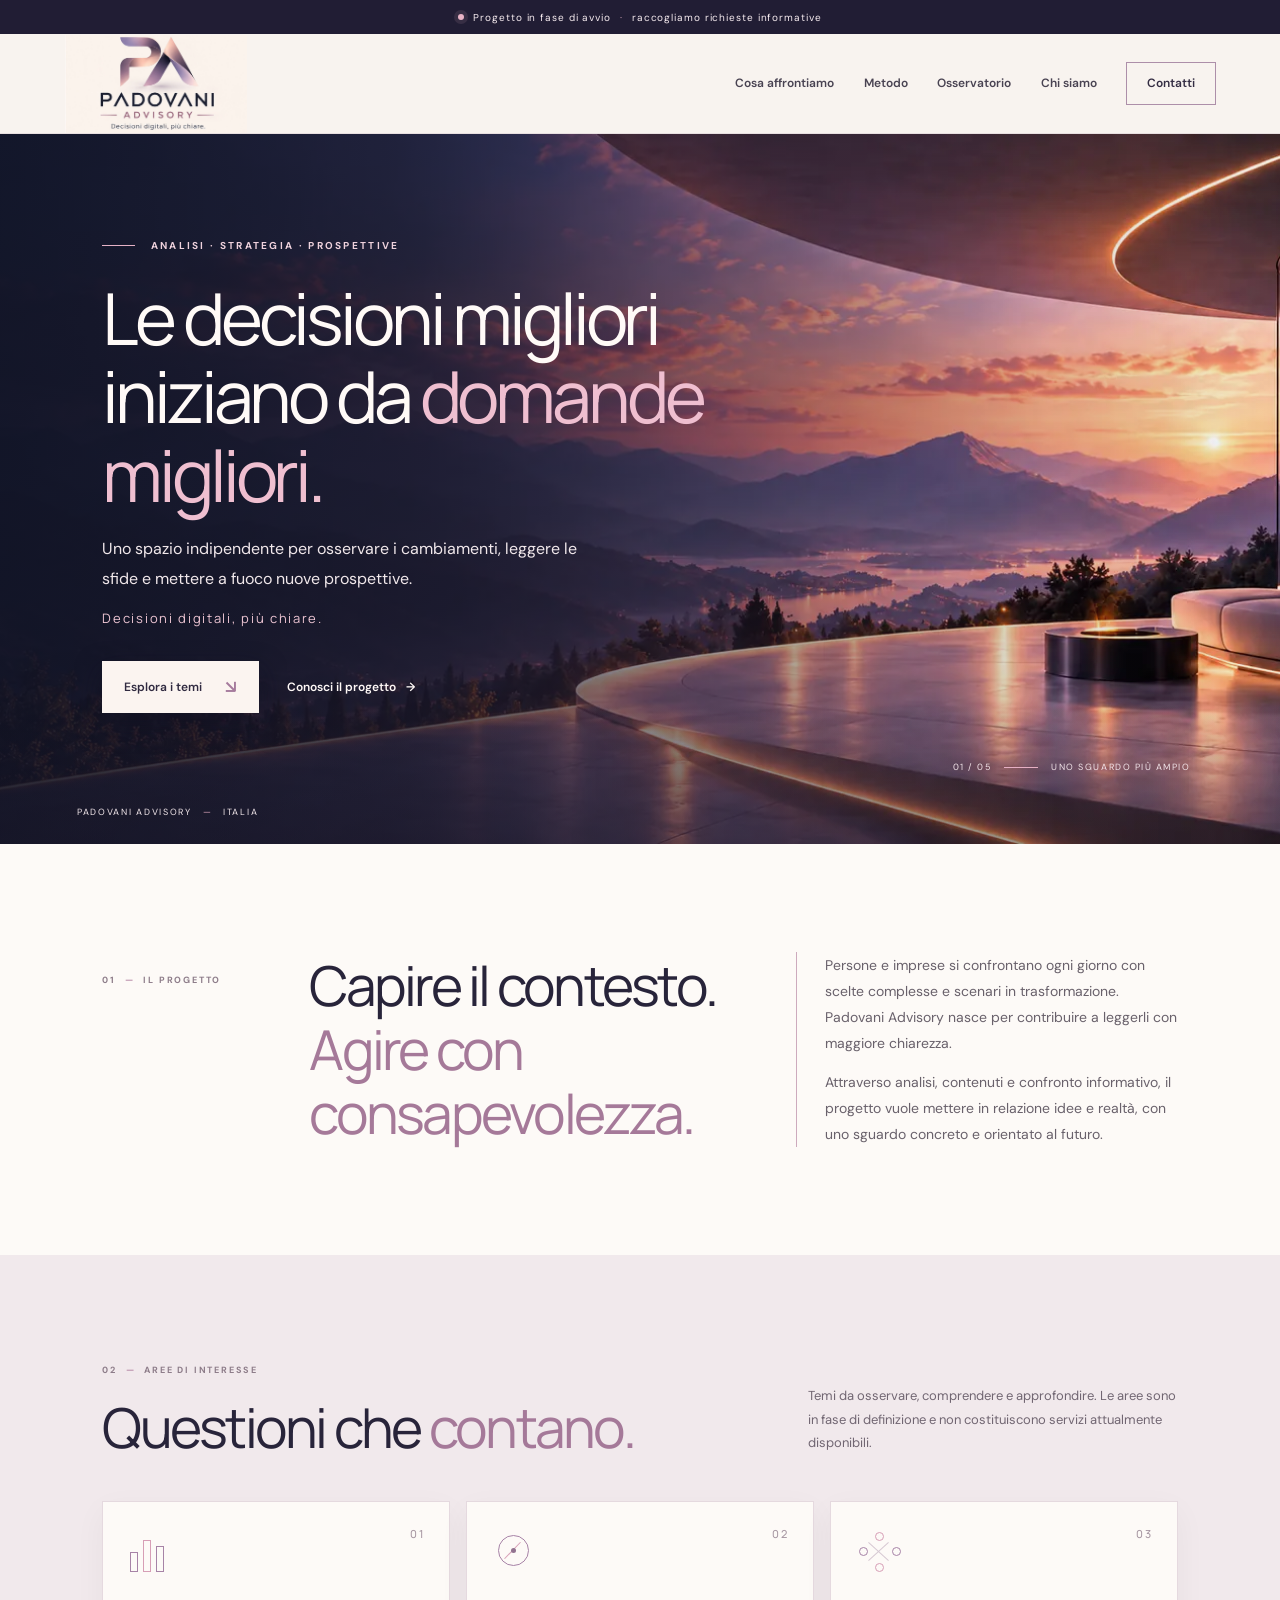
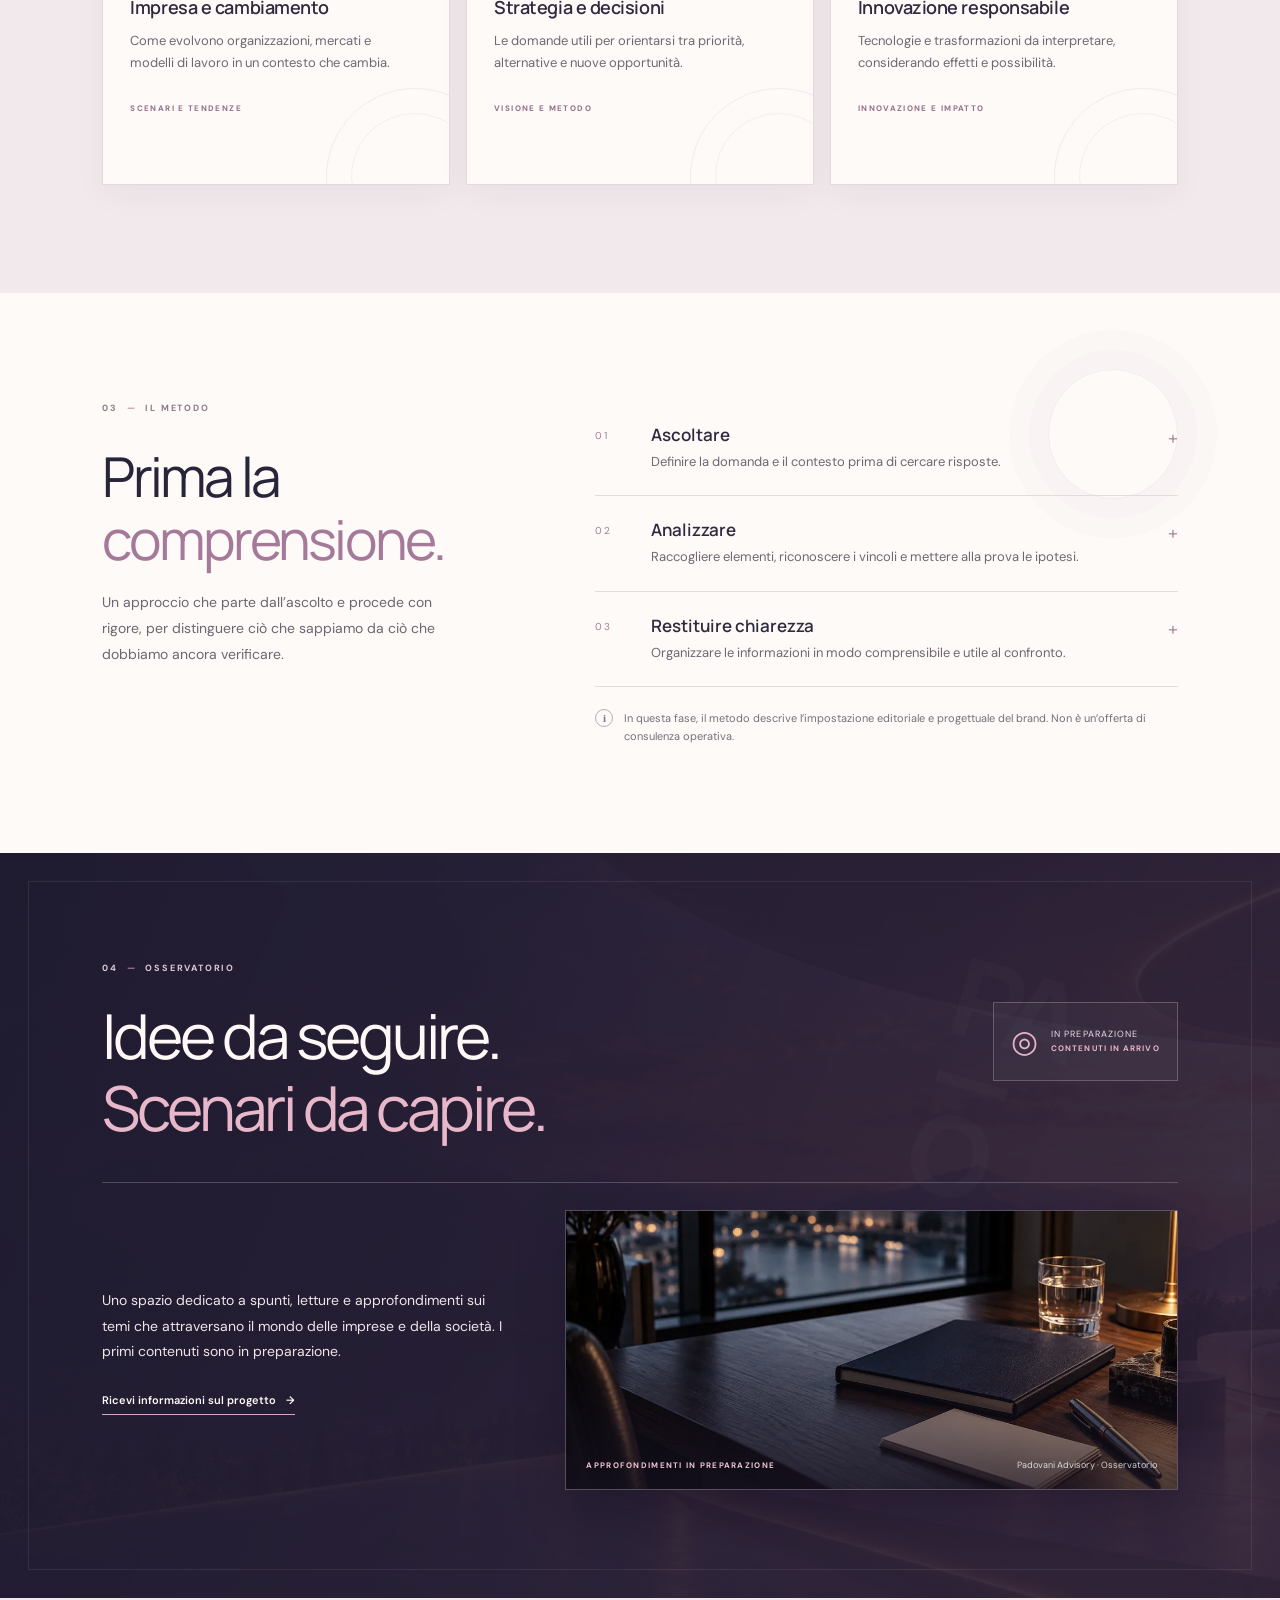
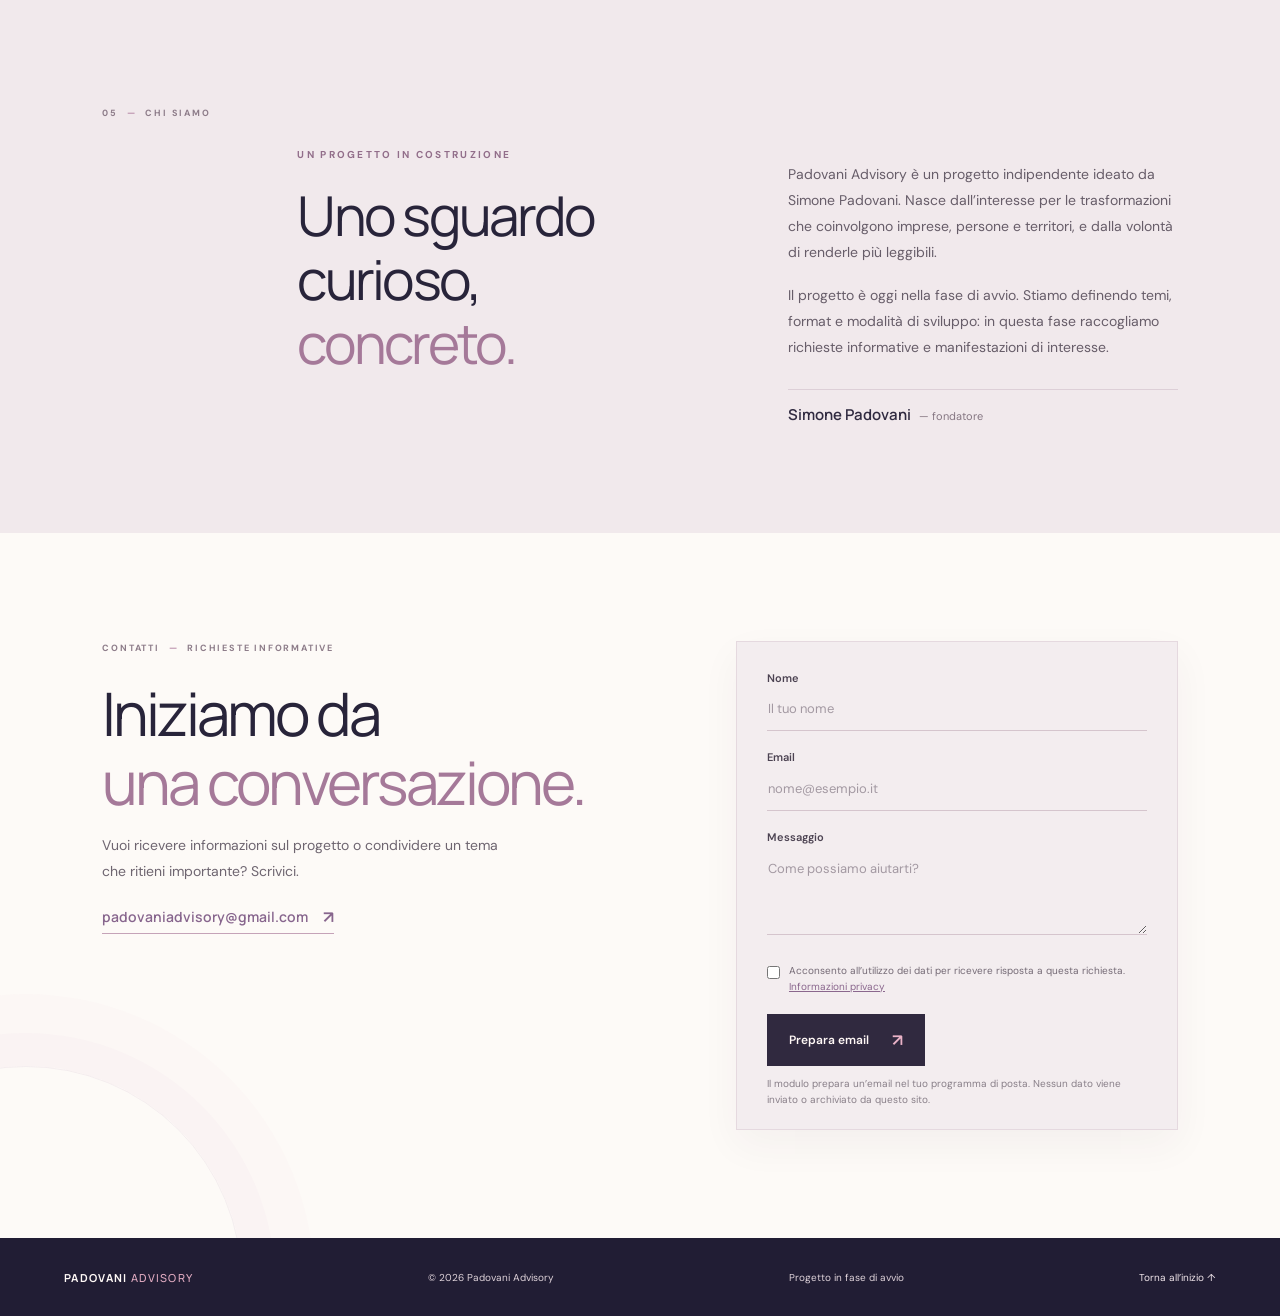
==== index.html @ dc7f8610 "Add responsive Padovani Advisory website" ====
<!doctype html>
<html lang="it">
<head>
  <meta charset="utf-8">
  <meta name="viewport" content="width=device-width, initial-scale=1">
  <meta name="theme-color" content="#f7f2ef">
  <meta name="description" content="Padovani Advisory: uno spazio di analisi e divulgazione sui temi che incidono sulle decisioni di persone e imprese. Progetto in fase di avvio.">
  <title>Padovani Advisory — Analisi, metodo, prospettive</title>
  <link rel="icon" href="favicon.svg" type="image/svg+xml">
  <link rel="preconnect" href="https://fonts.googleapis.com">
  <link rel="preconnect" href="https://fonts.gstatic.com" crossorigin>
  <link href="https://fonts.googleapis.com/css2?family=DM+Sans:wght@400;500;600;700&family=Manrope:wght@300;400;500;600;700;800&display=swap" rel="stylesheet">
  <link rel="stylesheet" href="styles.css">
</head>
<body>
  <div class="notice"><span class="notice-dot"></span> Progetto in fase di avvio <span class="notice-separator">·</span> raccogliamo richieste informative</div>
  <header class="site-header">
    <a class="brand" href="#home" aria-label="Padovani Advisory, torna all'inizio">
      <img src="public/logo-padovani-advisory.webp" alt="Padovani Advisory — Decisioni digitali, più chiare">
    </a>
    <button class="menu-toggle" aria-label="Apri il menu" aria-expanded="false" aria-controls="main-nav"><span></span><span></span></button>
    <nav id="main-nav" class="main-nav" aria-label="Navigazione principale">
      <a href="#affrontiamo">Cosa affrontiamo</a><a href="#metodo">Metodo</a><a href="#osservatorio">Osservatorio</a><a href="#chi-siamo">Chi siamo</a>
      <a class="nav-contact" href="#contatti">Contatti</a>
    </nav>
  </header>
  <main>
    <section class="hero" id="home">
      <img class="hero-art" src="public/reference-style-hero.webp" alt="Architettura vetrata affacciata su montagne al tramonto rosa e lilla" fetchpriority="high">
      <div class="hero-grid"></div>
      <div class="hero-content">
        <p class="eyebrow"><span class="eyebrow-line"></span> ANALISI · STRATEGIA · PROSPETTIVE</p>
        <h1>Le decisioni migliori<br>iniziano da <em>domande migliori.</em></h1>
        <p class="hero-lead">Uno spazio indipendente per osservare i cambiamenti, leggere le sfide e mettere a fuoco nuove prospettive.</p>
        <p class="hero-motto">Decisioni digitali, più chiare.</p>
        <div class="hero-actions"><a class="button button-light" href="#affrontiamo">Esplora i temi <span aria-hidden="true">↘</span></a><a class="text-link" href="#chi-siamo">Conosci il progetto <span aria-hidden="true">→</span></a></div>
      </div>
      <div class="hero-aside"><span>01 / 05</span><i></i><span>UNO SGUARDO PIÙ AMPIO</span></div>
      <div class="hero-caption">PADOVANI ADVISORY <span>—</span> ITALIA</div>
    </section>

    <section class="intro section-pad">
      <div class="section-index">01 <span>—</span> IL PROGETTO</div>
      <div class="intro-copy"><h2>Capire il contesto.<br><em>Agire con consapevolezza.</em></h2><div class="intro-description"><p>Persone e imprese si confrontano ogni giorno con scelte complesse e scenari in trasformazione. Padovani Advisory nasce per contribuire a leggerli con maggiore chiarezza.</p><p>Attraverso analisi, contenuti e confronto informativo, il progetto vuole mettere in relazione idee e realtà, con uno sguardo concreto e orientato al futuro.</p></div></div>
    </section>

    <section class="topics section-pad" id="affrontiamo">
      <div class="section-head"><div><div class="section-index">02 <span>—</span> AREE DI INTERESSE</div><h2>Questioni che <em>contano.</em></h2></div><p>Temi da osservare, comprendere e approfondire. Le aree sono in fase di definizione e non costituiscono servizi attualmente disponibili.</p></div>
      <div class="topic-grid">
        <article class="topic-card"><div class="topic-num">01</div><div class="topic-icon icon-shift"><i></i><i></i><i></i></div><h3>Impresa e cambiamento</h3><p>Come evolvono organizzazioni, mercati e modelli di lavoro in un contesto che cambia.</p><span class="topic-tag">SCENARI E TENDENZE</span></article>
        <article class="topic-card"><div class="topic-num">02</div><div class="topic-icon icon-compass"><i></i><i></i></div><h3>Strategia e decisioni</h3><p>Le domande utili per orientarsi tra priorità, alternative e nuove opportunità.</p><span class="topic-tag">VISIONE E METODO</span></article>
        <article class="topic-card"><div class="topic-num">03</div><div class="topic-icon icon-network"><i></i><i></i><i></i><i></i></div><h3>Innovazione responsabile</h3><p>Tecnologie e trasformazioni da interpretare, considerando effetti e possibilità.</p><span class="topic-tag">INNOVAZIONE E IMPATTO</span></article>
      </div>
    </section>

    <section class="method section-pad" id="metodo">
      <div class="method-side"><div class="section-index">03 <span>—</span> IL METODO</div><h2>Prima la<br><em>comprensione.</em></h2><p>Un approccio che parte dall’ascolto e procede con rigore, per distinguere ciò che sappiamo da ciò che dobbiamo ancora verificare.</p></div>
      <div class="method-steps">
        <article><span class="step-number">01</span><div><h3>Ascoltare</h3><p>Definire la domanda e il contesto prima di cercare risposte.</p></div><span class="step-mark">+</span></article>
        <article><span class="step-number">02</span><div><h3>Analizzare</h3><p>Raccogliere elementi, riconoscere i vincoli e mettere alla prova le ipotesi.</p></div><span class="step-mark">+</span></article>
        <article><span class="step-number">03</span><div><h3>Restituire chiarezza</h3><p>Organizzare le informazioni in modo comprensibile e utile al confronto.</p></div><span class="step-mark">+</span></article>
        <div class="method-footnote"><span class="footnote-mark">i</span><p>In questa fase, il metodo descrive l’impostazione editoriale e progettuale del brand. Non è un’offerta di consulenza operativa.</p></div>
      </div>
    </section>

    <section class="observatory section-pad" id="osservatorio">
      <div class="obs-top"><div><div class="section-index">04 <span>—</span> OSSERVATORIO</div><h2>Idee da seguire.<br><em>Scenari da capire.</em></h2></div><div class="obs-label"><span class="obs-orbit">◎</span><span>IN PREPARAZIONE<br><b>CONTENUTI IN ARRIVO</b></span></div></div>
      <div class="obs-bottom"><div class="obs-copy"><p>Uno spazio dedicato a spunti, letture e approfondimenti sui temi che attraversano il mondo delle imprese e della società. I primi contenuti sono in preparazione.</p><a href="#contatti" class="text-link text-link-dark">Ricevi informazioni sul progetto <span>→</span></a></div><figure class="obs-photo"><img src="public/editorial-analysis.webp" alt="Taccuino e appunti su una scrivania, accanto a una finestra al crepuscolo" loading="lazy"><figcaption><span>APPROFONDIMENTI IN PREPARAZIONE</span><i>Padovani Advisory · Osservatorio</i></figcaption></figure></div>
      <div class="obs-decoration">PA<br>—<br>O</div>
    </section>

    <section class="about section-pad" id="chi-siamo">
      <div class="section-index">05 <span>—</span> CHI SIAMO</div><div class="about-content"><div class="about-title"><p class="eyebrow eyebrow-dark">UN PROGETTO IN COSTRUZIONE</p><h2>Uno sguardo<br>curioso, <em>concreto.</em></h2></div><div class="about-copy"><p>Padovani Advisory è un progetto indipendente ideato da Simone Padovani. Nasce dall’interesse per le trasformazioni che coinvolgono imprese, persone e territori, e dalla volontà di renderle più leggibili.</p><p>Il progetto è oggi nella fase di avvio. Stiamo definendo temi, format e modalità di sviluppo: in questa fase raccogliamo richieste informative e manifestazioni di interesse.</p><div class="signature">Simone Padovani <span>— fondatore</span></div></div></div>
    </section>

    <section class="contact section-pad" id="contatti">
      <div class="contact-left"><div class="section-index">CONTATTI <span>—</span> RICHIESTE INFORMATIVE</div><h2>Iniziamo da<br><em>una conversazione.</em></h2><p>Vuoi ricevere informazioni sul progetto o condividere un tema che ritieni importante? Scrivici.</p><a class="email-link" href="mailto:padovaniadvisory@gmail.com">padovaniadvisory@gmail.com <span>↗</span></a></div>
      <form class="contact-form" id="contact-form">
        <div class="form-row"><label for="name">Nome</label><input id="name" name="name" autocomplete="name" placeholder="Il tuo nome" required></div>
        <div class="form-row"><label for="email">Email</label><input id="email" name="email" type="email" autocomplete="email" placeholder="nome@esempio.it" required></div>
        <div class="form-row"><label for="message">Messaggio</label><textarea id="message" name="message" rows="3" placeholder="Come possiamo aiutarti?" required></textarea></div>
        <label class="consent"><input type="checkbox" required><span>Acconsento all’utilizzo dei dati per ricevere risposta a questa richiesta. <a href="mailto:padovaniadvisory@gmail.com?subject=Informativa%20privacy">Informazioni privacy</a></span></label>
        <button class="button button-submit" type="submit">Prepara email <span>↗</span></button><p class="form-note" id="form-note">Il modulo prepara un’email nel tuo programma di posta. Nessun dato viene inviato o archiviato da questo sito.</p>
      </form>
    </section>
  </main>
  <footer class="site-footer"><a class="footer-brand" href="#home">PADOVANI <b>ADVISORY</b></a><span>© 2026 Padovani Advisory</span><span>Progetto in fase di avvio</span><a href="#home">Torna all’inizio ↑</a></footer>
  <script src="script.js"></script>
</body>
</html>
---- styles.css ----
:root {
  --ink: #202139;
  --ink-soft: #4b4656;
  --navy: #171b34;
  --plum: #48354e;
  --rose: #d9a1b8;
  --lilac: #a78caf;
  --ivory: #f8f3ef;
  --paper: #fdfaf7;
  --pink-paper: #f1e9ec;
  --line: #e4d9dc;
  --white: #fffdfa;
  --body: 'DM Sans', Arial, sans-serif;
  --display: 'Manrope', 'DM Sans', sans-serif;
  --content: 1190px;
}

* { box-sizing: border-box; }
html { scroll-behavior: smooth; scroll-padding-top: 100px; }
body { margin: 0; color: var(--ink); background: var(--paper); font: 16px/1.7 var(--body); }
img { display: block; max-width: 100%; }
a { color: inherit; text-decoration: none; }
button, input, textarea { font: inherit; }
::selection { background: #e6c2d0; color: var(--navy); }

.notice {
  min-height: 34px; padding: 5px 18px; display: flex; justify-content: center; align-items: center; gap: 9px;
  color: #f8edf1; background: #211d34; font-size: 10px; letter-spacing: .09em; text-align: center;
}
.notice-dot { width: 6px; height: 6px; flex: 0 0 6px; border-radius: 50%; background: #e8b3c6; box-shadow: 0 0 0 4px #e8b3c61c; }
.notice-separator { color: #d3a7b8; }

.site-header {
  height: 100px; padding: 0 max(calc((100vw - 1300px)/2), 5vw); display: flex; align-items: center; justify-content: space-between;
  position: sticky; top: 0; z-index: 20; background: rgba(248,243,239,.96); border-bottom: 1px solid #e8dfe0; backdrop-filter: blur(14px);
}
.brand { display: flex; width: 188px; height: 98px; align-items: center; overflow: hidden; }
.brand img { width: 184px; height: 123px; max-width: none; object-fit: contain; }
.main-nav { display: flex; align-items: center; gap: clamp(17px, 2.3vw, 34px); color: #494352; font-size: 12px; font-weight: 600; }
.main-nav a { transition: color .2s ease; }
.main-nav a:hover { color: #a37495; }
.main-nav .nav-contact { padding: 10px 20px; border: 1px solid #ad8fa9; color: #342d43; transition: color .2s, background .2s, border-color .2s; }
.main-nav .nav-contact:hover { color: white; background: var(--plum); border-color: var(--plum); }
.menu-toggle { display: none; }

.hero {
  min-height: min(710px, calc(100svh - 134px)); min-height: max(630px, min(710px, calc(100svh - 134px))); padding: 90px max(calc((100vw - var(--content))/2), 8vw) 118px;
  position: relative; isolation: isolate; display: flex; align-items: center; overflow: hidden; color: #fff9f6; background: #272138;
}
.hero-art { position: absolute; inset: 0; z-index: -2; width: 100%; height: 100%; object-fit: cover; object-position: center 52%; }
.hero::before { content: ''; position: absolute; inset: 0; z-index: -1; background: linear-gradient(90deg,rgba(19,21,39,.88) 0%,rgba(28,25,44,.78) 31%,rgba(45,32,52,.48) 55%,rgba(42,30,49,.13) 82%,rgba(28,25,40,.04) 100%); }
.hero::after { content: ''; position: absolute; inset: auto 0 0; z-index: -1; height: 140px; background: linear-gradient(0deg,rgba(25,20,37,.36),transparent); }
.hero-content { width: min(690px, 70%); }
.eyebrow { margin: 0; color: #efd2dd; font-size: 10px; font-weight: 700; letter-spacing: .23em; }
.eyebrow-line { display: inline-block; width: 33px; height: 1px; margin: 0 11px 3px 0; background: #e5b2c6; }
.hero h1 { max-width: 720px; margin: 25px 0 19px; color: #fffaf7; font: 400 clamp(48px, 5.6vw, 73px)/1.1 var(--display); letter-spacing: -.058em; }
.hero h1 em { color: #efbfd0; font-style: normal; }
.hero-lead { max-width: 500px; margin: 0; color: #f1e8eb; font-size: 16px; line-height: 1.85; }
.hero-motto { margin: 16px 0 0; color: #edc5d3; font: 400 13px var(--display); letter-spacing: .13em; }
.hero-actions { display: flex; align-items: center; gap: 28px; margin-top: 34px; }
.button { min-height: 52px; padding: 0 22px; display: inline-flex; justify-content: center; align-items: center; gap: 23px; border: 0; font: 600 12px var(--body); cursor: pointer; transition: transform .2s, background .2s, box-shadow .2s; }
.button-light { color: #302a40; background: #fbf4f0; box-shadow: 0 10px 26px #120f2080; }
.button-light:hover { transform: translateY(-2px); box-shadow: 0 15px 32px #120f208c; }
.button-light span { color: #a57a9c; font-size: 18px; }
.text-link { color: #fff9f7; font-size: 12px; font-weight: 600; }
.text-link span { margin-left: 7px; }
.hero-aside { position: absolute; right: 7%; bottom: 69px; display: flex; align-items: center; gap: 13px; color: #f3e5ea; font-size: 9px; letter-spacing: .17em; }
.hero-aside i { width: 34px; height: 1px; background: #e6b0c4; }
.hero-caption { position: absolute; bottom: 24px; left: 6%; color: #f2e7eb; font-size: 9px; letter-spacing: .19em; }
.hero-caption span { margin: 0 7px; color: #e2a9bf; }

.section-pad { padding: 108px max(calc((100vw - var(--content))/2), 8vw); }
.section-index { color: #8d7c89; font-size: 9px; font-weight: 700; letter-spacing: .2em; }
.section-index span { margin: 0 5px; color: #b98ca9; }
.section-pad h2 { margin: 17px 0; color: #28243a; font: 400 clamp(37px, 4.3vw, 55px)/1.16 var(--display); letter-spacing: -.05em; }
.section-pad h2 em { color: #a57999; font-style: normal; }

.intro { display: grid; grid-template-columns: 155px 1fr; gap: 52px; background: var(--paper); }
.intro > .section-index { padding-top: 21px; }
.intro-copy { display: grid; grid-template-columns: 1.06fr .94fr; gap: 56px; align-items: center; }
.intro-copy h2 { margin: 0; }
.intro-description { padding-left: 28px; border-left: 1px solid #cdaabd; color: #69616b; font-size: 14px; line-height: 1.86; }
.intro-description p { margin: 0 0 13px; }
.intro-description p:last-child { margin-bottom: 0; }

.topics { background: #f1e9ec; }
.section-head { margin-bottom: 42px; display: flex; justify-content: space-between; align-items: end; gap: 45px; }
.section-head h2 { margin-bottom: 0; }
.section-head > p { max-width: 370px; margin: 0 0 5px; color: #716672; font-size: 13px; line-height: 1.8; }
.topic-grid { display: grid; grid-template-columns: repeat(3,1fr); gap: 16px; }
.topic-card { min-height: 284px; padding: 28px 27px; position: relative; overflow: hidden; background: #fdfaf7; border: 1px solid #e5d9df; box-shadow: 0 10px 30px #3823360b; transition: transform .24s ease, box-shadow .24s ease; }
.topic-card:hover { transform: translateY(-4px); box-shadow: 0 17px 37px #38233618; }
.topic-card::before, .topic-card::after { content: ''; position: absolute; right: -55px; bottom: -82px; width: 176px; height: 176px; border: 1px solid #ad91b324; border-radius: 50%; pointer-events: none; }
.topic-card::after { right: -29px; bottom: -56px; width: 125px; height: 125px; border-color: #d99fb826; }
.topic-num { position: absolute; top: 24px; right: 24px; color: #a797a2; font: 500 11px var(--display); letter-spacing: .18em; }
.topic-icon { width: 46px; height: 42px; margin: 0 0 23px; position: relative; color: #a783a7; }
.icon-shift { display: flex; align-items: end; gap: 5px; }
.icon-shift i { width: 8px; height: 20px; border: 1px solid currentColor; }
.icon-shift i:nth-child(2) { height: 32px; border-color: #d79eb6; }
.icon-shift i:nth-child(3) { height: 26px; }
.icon-compass::before { content: ''; position: absolute; top: 5px; left: 4px; width: 29px; height: 29px; border: 1px solid currentColor; border-radius: 50%; }
.icon-compass i:first-child { position: absolute; top: 9px; left: 18px; width: 1px; height: 23px; background: #d79eb6; transform: rotate(44deg); }
.icon-compass i:last-child { position: absolute; top: 18px; left: 17px; width: 5px; height: 5px; border-radius: 50%; background: #927390; }
.icon-network i { position: absolute; width: 9px; height: 9px; border: 1px solid #a783a7; border-radius: 50%; background: #fdfaf7; }
.icon-network i:nth-child(1) { left: 1px; top: 17px; }
.icon-network i:nth-child(2) { left: 17px; top: 2px; border-color: #d79eb6; }
.icon-network i:nth-child(3) { left: 34px; top: 17px; }
.icon-network i:nth-child(4) { left: 17px; top: 33px; border-color: #d79eb6; }
.icon-network::before, .icon-network::after { content: ''; position: absolute; left: 7px; top: 21px; width: 27px; height: 1px; background: #d6c8d2; transform: rotate(-42deg); }
.icon-network::after { transform: rotate(42deg); }
.topic-card h3 { margin: 0 0 9px; color: #302a40; font: 600 18px/1.4 var(--display); letter-spacing: -.025em; }
.topic-card p { max-width: 275px; margin: 0 0 18px; color: #706772; font-size: 13px; line-height: 1.72; }
.topic-tag { color: #946e8b; font-size: 8px; font-weight: 700; letter-spacing: .17em; }

.method { display: grid; grid-template-columns: .8fr 1.2fr; gap: 105px; position: relative; background: var(--paper); }
.method::after { content: ''; position: absolute; top: 76px; right: 8%; width: 128px; height: 128px; border: 1px solid #b18bae20; border-radius: 50%; box-shadow: 0 0 0 19px #b18bae08, 0 0 0 39px #b18bae06; pointer-events: none; }
.method-side { position: relative; z-index: 1; }
.method-side h2 { margin-top: 28px; }
.method-side > p { max-width: 365px; margin: 0; color: #6e6570; font-size: 14px; line-height: 1.86; }
.method-steps { position: relative; z-index: 1; }
.method-steps article { padding: 22px 0; display: grid; grid-template-columns: 43px 1fr 25px; gap: 13px; border-bottom: 1px solid #e5dade; }
.step-number { padding-top: 4px; color: #a77b9b; font-size: 10px; letter-spacing: .13em; }
.method-steps h3 { margin: 0 0 5px; color: #302a40; font: 600 17px var(--display); }
.method-steps article p { margin: 0; color: #706772; font-size: 13px; line-height: 1.7; }
.step-mark { color: #ad87a8; font-size: 18px; text-align: right; }
.method-footnote { margin-top: 22px; display: flex; align-items: flex-start; gap: 11px; color: #786f79; }
.footnote-mark { width: 18px; height: 18px; display: grid; flex: 0 0 18px; place-items: center; border: 1px solid #c6a8bb; border-radius: 50%; color: #916e8f; font: 600 11px Georgia,serif; }
.method-footnote p { margin: 0; font-size: 11px; line-height: 1.65; }

.observatory { position: relative; overflow: hidden; color: #fff9f7; background: linear-gradient(112deg,rgba(31,27,48,.98),rgba(47,35,57,.93)),url('public/reference-style-hero.webp') center/cover; }
.observatory::before { content: ''; position: absolute; inset: 28px; border: 1px solid #fbe9ee16; pointer-events: none; }
.observatory .section-index { color: #dfcbd4; }
.obs-top { position: relative; z-index: 1; display: flex; justify-content: space-between; align-items: flex-start; gap: 30px; }
.obs-top h2 { margin: 24px 0 0; color: #fff8f6; font-size: clamp(42px,5vw,62px); }
.obs-top h2 em { color: #e8b7ca; }
.obs-label { margin-top: 41px; padding: 13px 17px; display: flex; align-items: center; gap: 12px; border: 1px solid #f0d3df45; background: #ffffff08; color: #eadce2; font-size: 9px; line-height: 1.65; letter-spacing: .12em; }
.obs-label b { color: #e9b4c8; font-size: 8px; }
.obs-orbit { color: #e5b2c7; font-size: 31px; }
.obs-bottom { margin-top: 38px; padding-top: 27px; position: relative; z-index: 1; display: grid; grid-template-columns: .8fr 1.2fr; gap: 55px; align-items: center; border-top: 1px solid #fbe9ee38; }
.obs-copy p { max-width: 450px; margin: 0 0 20px; color: #f0e4e8; font-size: 14px; line-height: 1.82; }
.text-link-dark { padding-bottom: 7px; border-bottom: 1px solid #d8a7bf; color: #fff8f6; font-size: 11px; }
.obs-photo { min-height: 280px; margin: 0; position: relative; overflow: hidden; border: 1px solid #f5e6ec38; box-shadow: 0 18px 44px #0f0b1b55; }
.obs-photo::after { content: ''; position: absolute; inset: 35% 0 0; background: linear-gradient(0deg,#171323bf,transparent); }
.obs-photo img { position: absolute; inset: 0; width: 100%; height: 100%; object-fit: cover; object-position: 58% 52%; filter: saturate(.76); transition: transform .6s ease; }
.obs-photo:hover img { transform: scale(1.035); }
.obs-photo figcaption { position: absolute; z-index: 1; right: 20px; bottom: 16px; left: 20px; display: flex; justify-content: space-between; align-items: end; gap: 12px; color: white; }
.obs-photo figcaption span { color: #f0c5d4; font-size: 8px; font-weight: 700; letter-spacing: .16em; }
.obs-photo figcaption i { color: #ffffffc9; font-size: 9px; font-style: normal; }
.obs-decoration { position: absolute; top: 15%; right: 18%; color: #fff1f505; font: 800 110px/.72 var(--display); letter-spacing: -.1em; transform: rotate(16deg); }

.about { background: #f1e9ec; }
.about-content { margin: 25px 0 0 195px; display: grid; grid-template-columns: 1fr 1fr; gap: 100px; }
.eyebrow-dark { color: #926e8a; }
.about-title h2 { margin-top: 21px; }
.about-copy { padding-top: 16px; color: #675d69; font-size: 14px; line-height: 1.85; }
.about-copy p { margin: 0 0 17px; }
.signature { margin-top: 28px; padding-top: 14px; border-top: 1px solid #ddcfd7; color: #302a40; font: 600 15px var(--display); }
.signature span { margin-left: 5px; color: #857682; font: 400 11px var(--body); }

.contact { display: grid; grid-template-columns: 1fr .82fr; gap: 95px; position: relative; overflow: hidden; background: var(--paper); }
.contact::before { content: ''; position: absolute; left: -190px; bottom: -260px; width: 430px; height: 430px; border: 1px solid #ad8cad1d; border-radius: 50%; box-shadow: 0 0 0 33px #ad8cad08,0 0 0 72px #dba2b808; }
.contact-left, .contact-form { position: relative; z-index: 1; }
.contact h2 { margin: 23px 0 15px; font-size: clamp(40px,4.8vw,60px); }
.contact-left > p { max-width: 420px; margin: 0; color: #6e6570; font-size: 14px; line-height: 1.85; }
.email-link { margin-top: 20px; padding-bottom: 5px; display: inline-flex; align-items: center; gap: 15px; border-bottom: 1px solid #c5a3b8; color: #87658d; font: 600 14px var(--display); }
.email-link span { font-size: 17px; }
.contact-form { padding: 27px 30px 21px; background: #f3edef; border: 1px solid #e5d9df; box-shadow: 0 15px 38px #3823360c; }
.form-row { margin-bottom: 17px; }
.form-row label { display: block; margin-bottom: 3px; color: #4c4352; font-size: 11px; font-weight: 600; }
.form-row input, .form-row textarea { width: 100%; padding: 8px 1px 10px; border: 0; border-bottom: 1px solid #d5c5cd; outline: none; color: #302b3d; background: transparent; font-size: 13px; resize: vertical; }
.form-row input:focus, .form-row textarea:focus { border-color: #a9809f; }
.form-row input::placeholder, .form-row textarea::placeholder { color: #a399a2; }
.consent { margin: 20px 0; display: flex; align-items: flex-start; gap: 9px; color: #746a75; font-size: 10px; line-height: 1.55; }
.consent input { margin: 3px 0 0; accent-color: #967394; }
.consent a { color: #8a678d; text-decoration: underline; }
.button-submit { min-width: 154px; color: #fff8f6; background: #30293f; }
.button-submit:hover { transform: translateY(-1px); background: #59425d; }
.button-submit span { color: #e9b2c7; font-size: 17px; }
.form-note { margin: 10px 0 0; color: #887f88; font-size: 10px; line-height: 1.6; }

.site-footer { min-height: 78px; padding: 17px max(calc((100vw - 1300px)/2),5vw); display: flex; justify-content: space-between; align-items: center; gap: 18px; color: #dfd3da; background: #211d34; font-size: 10px; }
.footer-brand { color: #fff9f7; font: 700 11px var(--display); letter-spacing: .12em; }
.footer-brand b { color: #e2acc2; font-weight: 500; }
.site-footer > a:last-child { color: #f1e6eb; }

@media (max-width: 980px) {
  .site-header { padding-inline: 5vw; }
  .main-nav { gap: 16px; font-size: 11px; }
  .hero { min-height: 630px; padding-inline: 8vw; }
  .hero-art { object-position: 56% center; }
  .hero-content { width: min(650px, 78%); }
  .intro { grid-template-columns: 125px 1fr; gap: 28px; }
  .intro-copy { gap: 30px; }
  .method { gap: 58px; }
  .about-content { margin-left: 150px; gap: 48px; }
  .contact { gap: 48px; }
}

@media (max-width: 680px) {
  html { scroll-padding-top: 78px; }
  .notice { min-height: 32px; gap: 7px; font-size: 9px; letter-spacing: .04em; }
  .site-header { height: 78px; padding-inline: 15px; }
  .brand { width: 132px; height: 77px; }
  .brand img { width: 130px; height: 87px; }
  .menu-toggle { width: 42px; height: 42px; display: flex; flex-direction: column; justify-content: center; align-items: center; gap: 6px; border: 1px solid #cbb9c5; border-radius: 2px; background: #faf6f3; }
  .menu-toggle span { width: 16px; height: 1px; background: #322b41; }
  .main-nav { display: none; position: absolute; inset: 78px 0 auto; padding: 12px 20px 20px; align-items: stretch; flex-direction: column; gap: 0; background: #fbf7f4; border-bottom: 1px solid #e5d8df; box-shadow: 0 12px 18px #211d3418; }
  .main-nav.open { display: flex; }
  .main-nav a { padding: 12px 3px; border-bottom: 1px solid #eee4e7; color: #40384a; font-size: 14px; }
  .main-nav .nav-contact { margin-top: 12px; padding: 10px; border: 1px solid #b693aa; text-align: center; }
  .hero { min-height: 635px; padding: 65px 25px 103px; align-items: center; }
  .hero-art { object-position: 60% center; }
  .hero::before { background: linear-gradient(90deg,rgba(20,22,41,.86),rgba(27,25,45,.7) 56%,rgba(42,31,54,.31)); }
  .hero-content { width: 100%; }
  .eyebrow { font-size: 8px; letter-spacing: .17em; }
  .eyebrow-line { width: 23px; margin-right: 7px; }
  .hero h1 { margin: 22px 0 15px; font-size: clamp(38px,10vw,48px); line-height: 1.13; }
  .hero-lead { max-width: 410px; font-size: 14px; }
  .hero-motto { font-size: 11px; }
  .hero-actions { margin-top: 27px; align-items: flex-start; flex-direction: column; gap: 18px; }
  .button { min-height: 48px; }
  .hero-aside { right: 22px; bottom: 45px; font-size: 8px; }
  .hero-caption { left: 22px; bottom: 18px; font-size: 8px; }
  .section-pad { padding: 70px 24px; }
  .section-pad h2 { font-size: 37px; }
  .intro { display: block; }
  .intro > .section-index { padding-top: 0; }
  .intro-copy { display: block; }
  .intro-copy h2 { margin-top: 25px; font-size: 38px; }
  .intro-description { margin-top: 23px; padding-left: 18px; font-size: 13px; }
  .section-head { margin-bottom: 30px; align-items: flex-start; flex-direction: column; gap: 12px; }
  .section-head > p { font-size: 12px; }
  .topic-grid { grid-template-columns: 1fr; gap: 12px; }
  .topic-card { min-height: 0; padding: 24px; }
  .topic-card p { max-width: 380px; }
  .method { display: block; }
  .method::after { top: 45px; right: 4%; width: 80px; height: 80px; }
  .method-side > p { margin-bottom: 30px; }
  .method-steps article { grid-template-columns: 36px 1fr 22px; gap: 9px; padding: 20px 0; }
  .observatory { padding-top: 74px; padding-bottom: 72px; }
  .observatory::before { inset: 14px; }
  .obs-top { align-items: flex-start; flex-direction: column; gap: 2px; }
  .obs-top h2 { margin-top: 23px; font-size: 40px; }
  .obs-label { margin-top: 20px; padding: 10px 13px; }
  .obs-bottom { margin-top: 26px; padding-top: 22px; grid-template-columns: 1fr; gap: 24px; }
  .obs-copy p { font-size: 13px; }
  .obs-photo { min-height: 225px; }
  .obs-photo figcaption { right: 13px; bottom: 12px; left: 13px; }
  .obs-photo figcaption span { font-size: 7px; }
  .obs-photo figcaption i { font-size: 8px; }
  .obs-decoration { top: 24%; right: -12px; font-size: 72px; }
  .about-content { margin: 24px 0 0; display: block; }
  .about-title h2 { font-size: 40px; }
  .about-copy { padding-top: 4px; font-size: 13px; }
  .contact { display: block; }
  .contact h2 { font-size: 42px; }
  .contact-left > p { font-size: 13px; }
  .email-link { font-size: 13px; }
  .contact-form { margin-top: 34px; padding: 22px 18px; }
  .contact::before { left: -250px; bottom: -275px; }
  .site-footer { padding: 23px 24px; display: grid; grid-template-columns: 1fr 1fr; gap: 13px; font-size: 9px; }
  .site-footer span:nth-child(2), .site-footer > a:last-child { text-align: right; }
}

@media (prefers-reduced-motion: reduce) {
  *, *::before, *::after { scroll-behavior: auto !important; transition: none !important; }
}
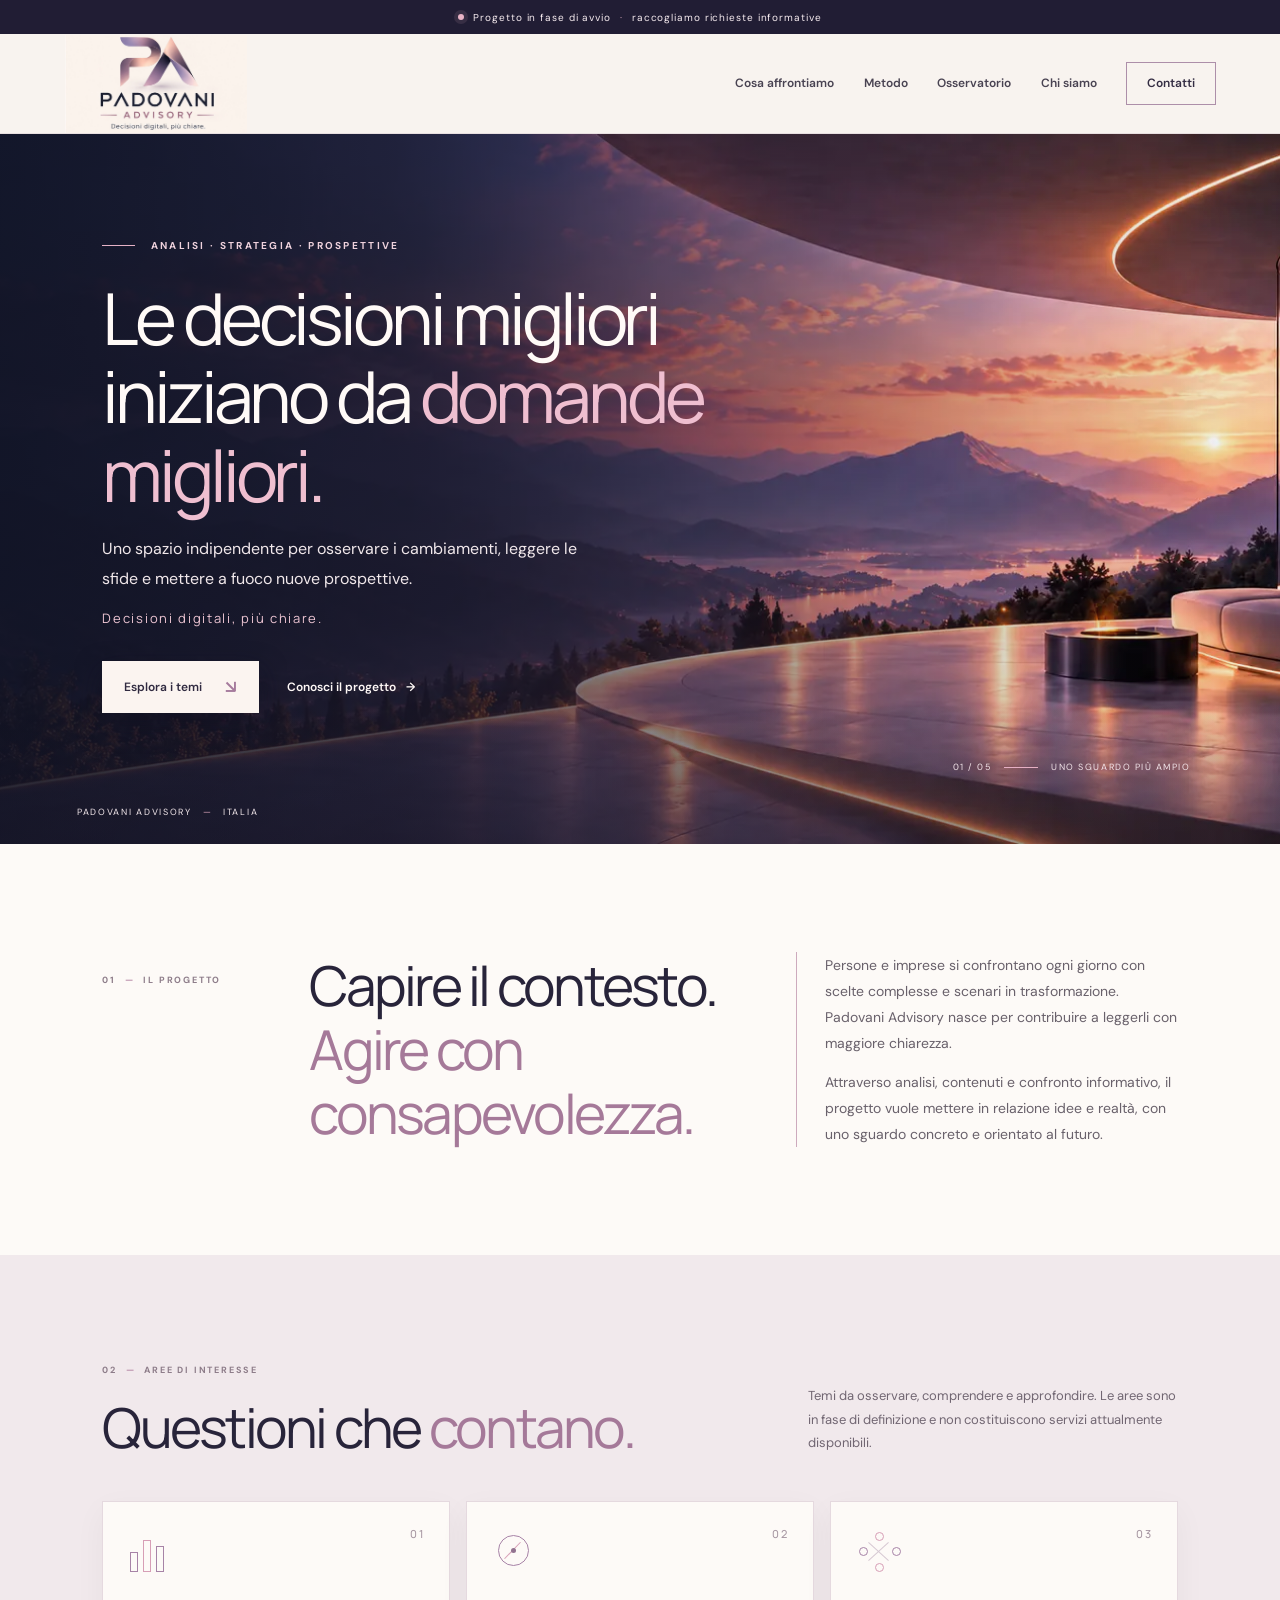
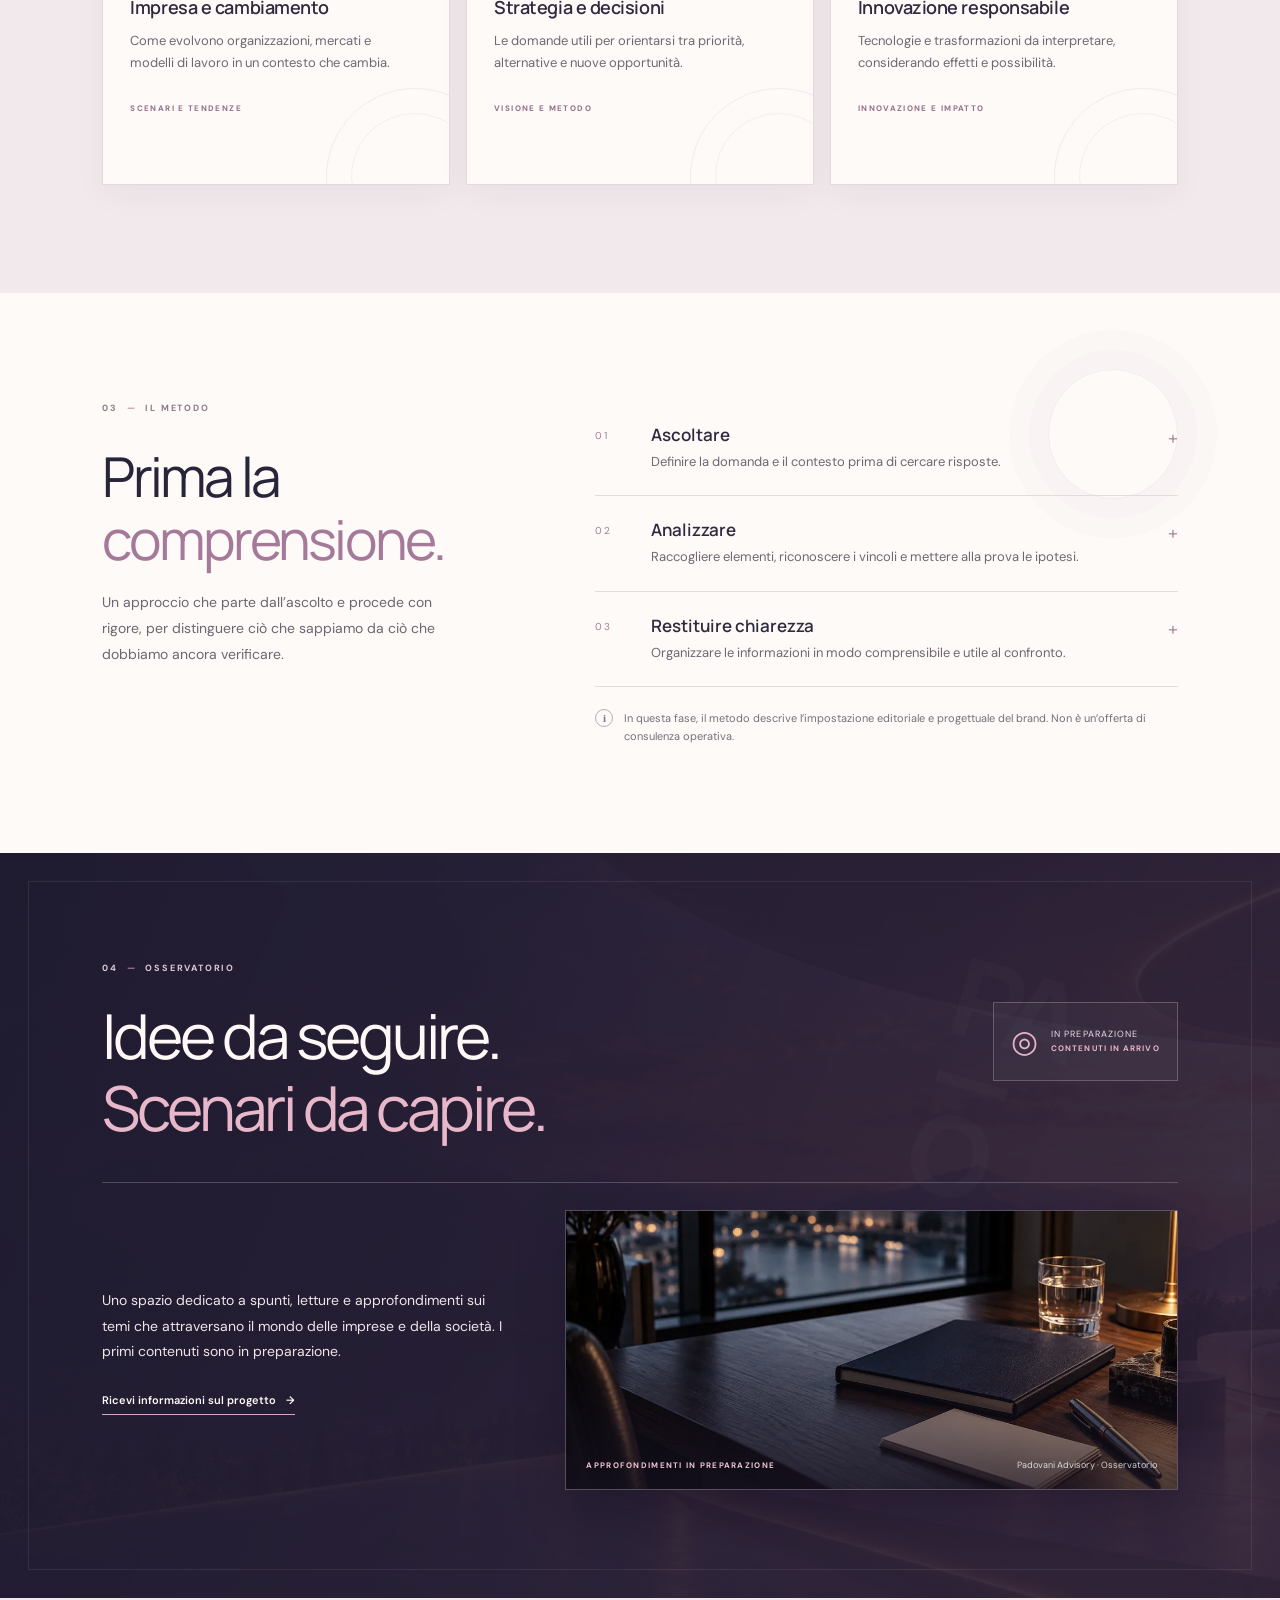
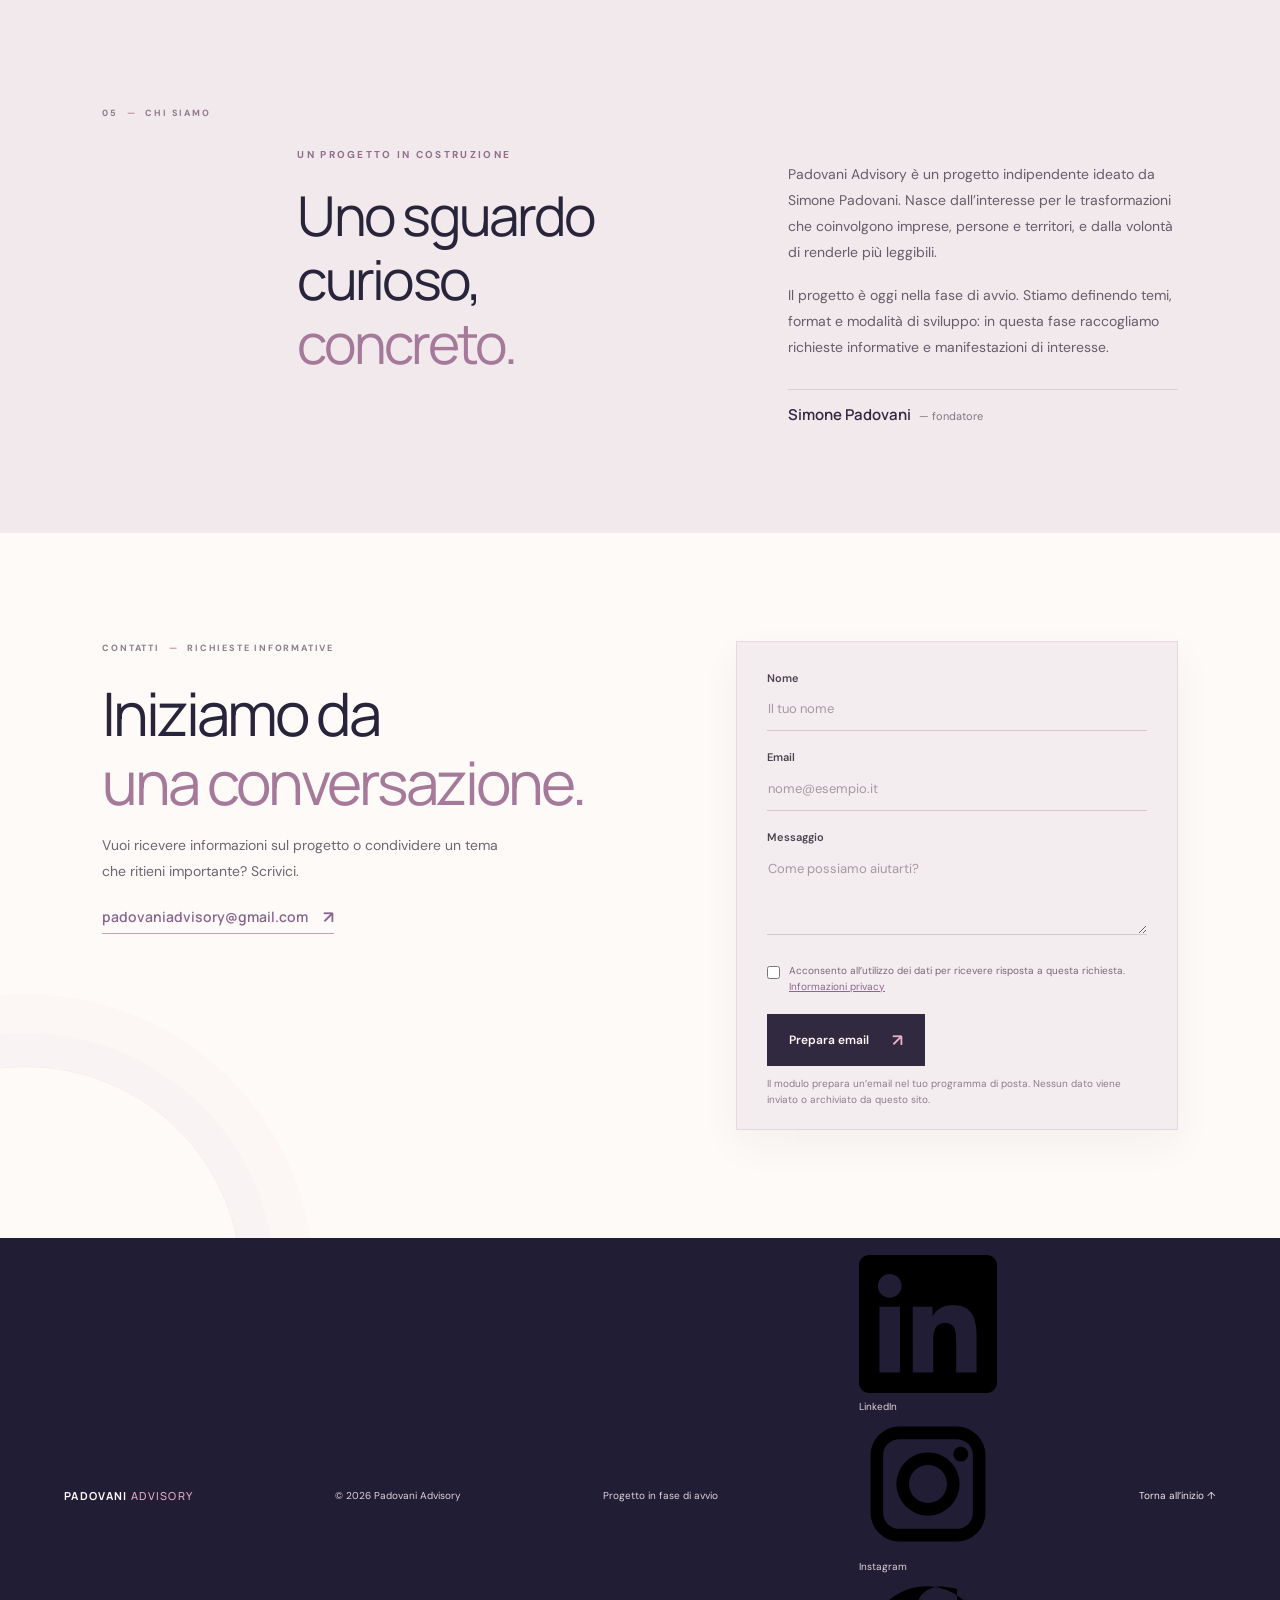
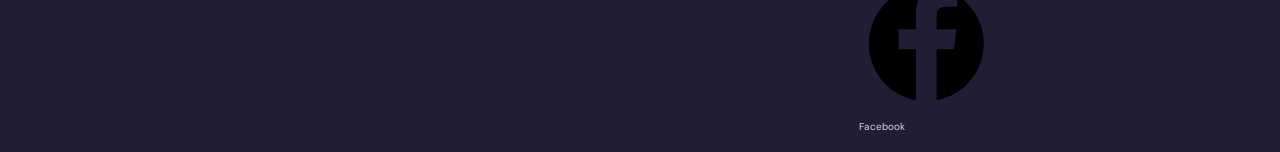
==== commit 13f4a6fe: "Add LinkedIn Instagram and Facebook links" ====
--- a/index.html
+++ b/index.html
@@ -84,7 +84,11 @@
       </form>
     </section>
   </main>
-  <footer class="site-footer"><a class="footer-brand" href="#home">PADOVANI <b>ADVISORY</b></a><span>© 2026 Padovani Advisory</span><span>Progetto in fase di avvio</span><a href="#home">Torna all’inizio ↑</a></footer>
+  <footer class="site-footer"><a class="footer-brand" href="#home">PADOVANI <b>ADVISORY</b></a><span>© 2026 Padovani Advisory</span><span>Progetto in fase di avvio</span><nav class="social-links" aria-label="Profili social">
+    <a href="https://www.linkedin.com/in/simone-padovani-246959440?utm_source=share_via&amp;utm_content=profile&amp;utm_medium=member_android" target="_blank" rel="noopener noreferrer" aria-label="LinkedIn (si apre in una nuova scheda)"><svg viewBox="0 0 24 24" aria-hidden="true"><path d="M20.45 20.45h-3.56v-5.57c0-1.33-.03-3.04-1.85-3.04-1.85 0-2.13 1.44-2.13 2.94v5.67H9.35V9h3.42v1.56h.05a3.75 3.75 0 0 1 3.37-1.85c3.6 0 4.26 2.37 4.26 5.46zM5.34 7.43a2.06 2.06 0 1 1 0-4.12 2.06 2.06 0 0 1 0 4.12M7.12 20.45H3.56V9h3.56zM22.22 0H1.77C.79 0 0 .77 0 1.72v20.56C0 23.23.79 24 1.77 24h20.44c.98 0 1.79-.77 1.79-1.72V1.72C24 .77 23.2 0 22.22 0"/></svg><span>LinkedIn</span></a>
+    <a href="https://www.instagram.com/padovaniadvisory?stkn=YnJjaWFvdHd5bWls" target="_blank" rel="noopener noreferrer" aria-label="Instagram (si apre in una nuova scheda)"><svg viewBox="0 0 24 24" aria-hidden="true"><path d="M7 2h10a5 5 0 0 1 5 5v10a5 5 0 0 1-5 5H7a5 5 0 0 1-5-5V7a5 5 0 0 1 5-5zm0 2.2A2.8 2.8 0 0 0 4.2 7v10A2.8 2.8 0 0 0 7 19.8h10a2.8 2.8 0 0 0 2.8-2.8V7A2.8 2.8 0 0 0 17 4.2zm5 2.3a5.5 5.5 0 1 1 0 11 5.5 5.5 0 0 1 0-11zm0 2.2a3.3 3.3 0 1 0 0 6.6 3.3 3.3 0 0 0 0-6.6zm5.7-3.2a1.3 1.3 0 1 1 0 2.6 1.3 1.3 0 0 1 0-2.6z"/></svg><span>Instagram</span></a>
+    <a href="https://www.facebook.com/share/1DZqAWx1Lp/" target="_blank" rel="noopener noreferrer" aria-label="Facebook (si apre in una nuova scheda)"><svg viewBox="0 0 24 24" aria-hidden="true"><path d="M13.5 21.8v-8.9h3l.45-3.47H13.5V7.2c0-1 .28-1.68 1.72-1.68h1.83V2.42A24.3 24.3 0 0 0 14.38 2c-2.65 0-4.47 1.62-4.47 4.6v2.83h-3v3.47h3v8.9a10 10 0 1 1 3.59 0z"/></svg><span>Facebook</span></a>
+  </nav><a href="#home">Torna all’inizio ↑</a></footer>
   <script src="script.js"></script>
 </body>
 </html>
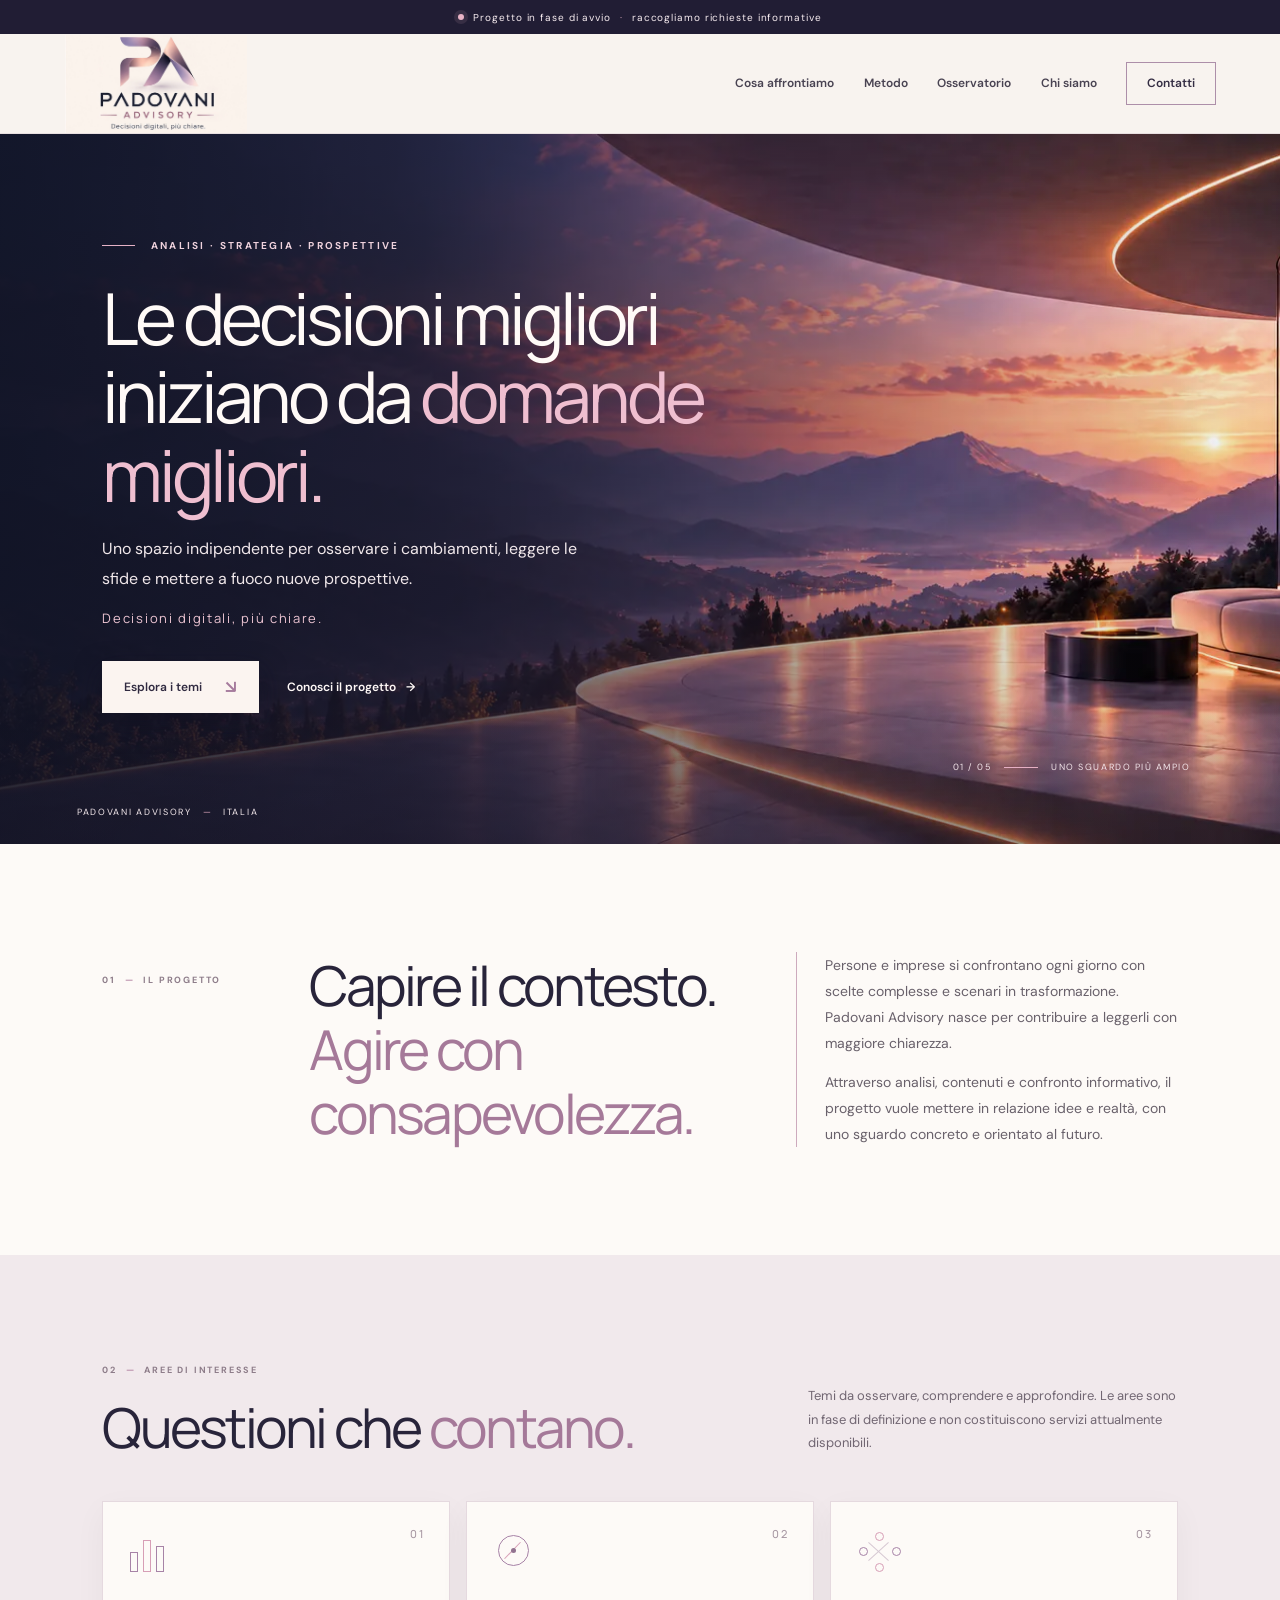
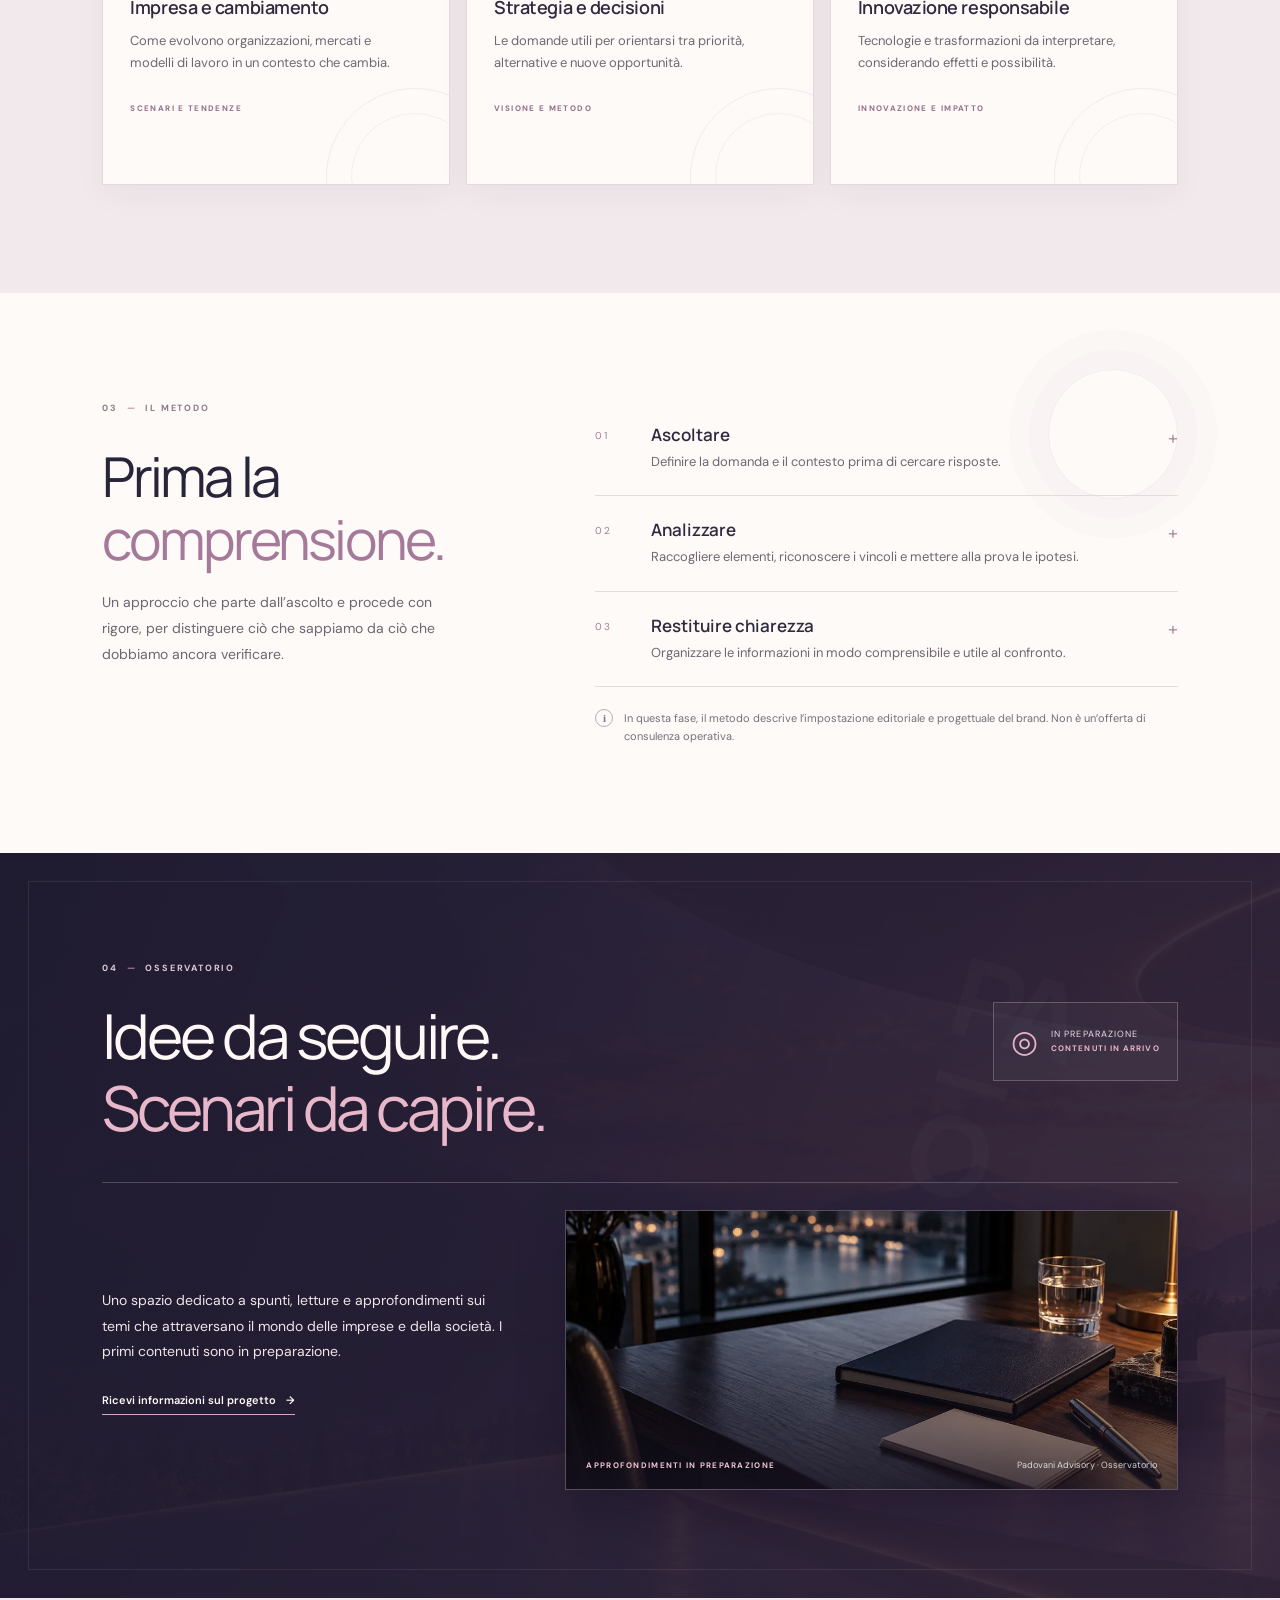
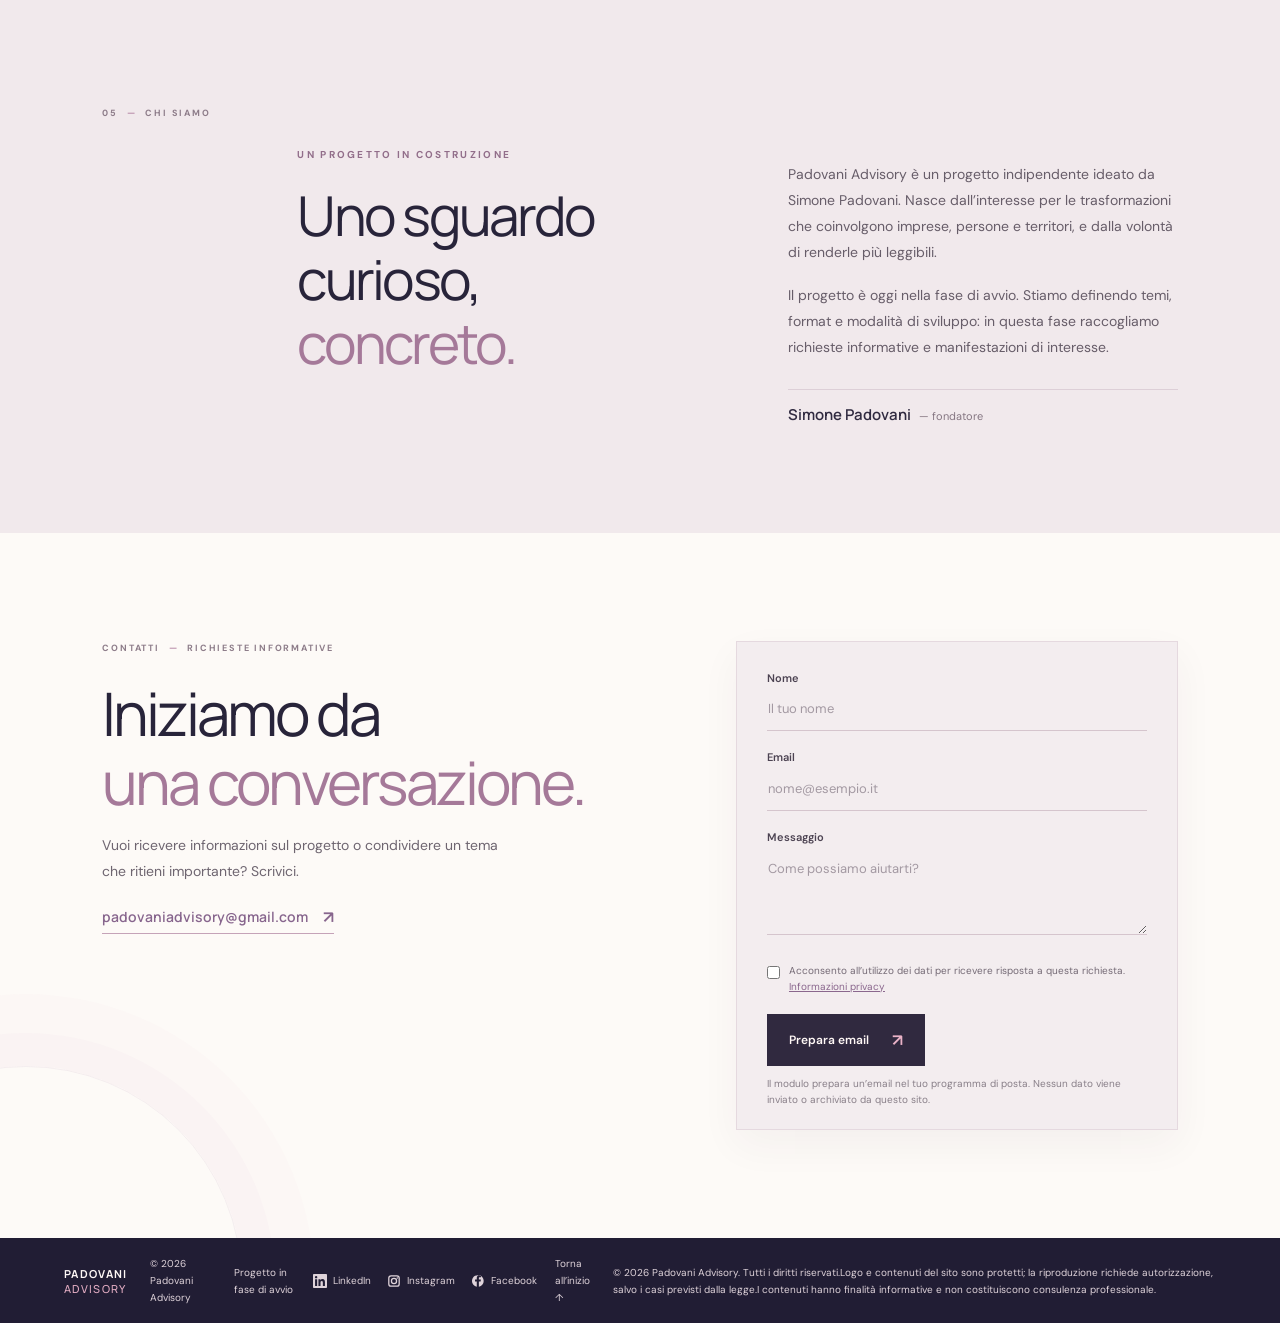
==== commit 82fd549f: "Add copyright and legal notice to footer" ====
--- a/index.html
+++ b/index.html
@@ -88,7 +88,7 @@
     <a href="https://www.linkedin.com/in/simone-padovani-246959440?utm_source=share_via&amp;utm_content=profile&amp;utm_medium=member_android" target="_blank" rel="noopener noreferrer" aria-label="LinkedIn (si apre in una nuova scheda)"><svg viewBox="0 0 24 24" aria-hidden="true"><path d="M20.45 20.45h-3.56v-5.57c0-1.33-.03-3.04-1.85-3.04-1.85 0-2.13 1.44-2.13 2.94v5.67H9.35V9h3.42v1.56h.05a3.75 3.75 0 0 1 3.37-1.85c3.6 0 4.26 2.37 4.26 5.46zM5.34 7.43a2.06 2.06 0 1 1 0-4.12 2.06 2.06 0 0 1 0 4.12M7.12 20.45H3.56V9h3.56zM22.22 0H1.77C.79 0 0 .77 0 1.72v20.56C0 23.23.79 24 1.77 24h20.44c.98 0 1.79-.77 1.79-1.72V1.72C24 .77 23.2 0 22.22 0"/></svg><span>LinkedIn</span></a>
     <a href="https://www.instagram.com/padovaniadvisory?stkn=YnJjaWFvdHd5bWls" target="_blank" rel="noopener noreferrer" aria-label="Instagram (si apre in una nuova scheda)"><svg viewBox="0 0 24 24" aria-hidden="true"><path d="M7 2h10a5 5 0 0 1 5 5v10a5 5 0 0 1-5 5H7a5 5 0 0 1-5-5V7a5 5 0 0 1 5-5zm0 2.2A2.8 2.8 0 0 0 4.2 7v10A2.8 2.8 0 0 0 7 19.8h10a2.8 2.8 0 0 0 2.8-2.8V7A2.8 2.8 0 0 0 17 4.2zm5 2.3a5.5 5.5 0 1 1 0 11 5.5 5.5 0 0 1 0-11zm0 2.2a3.3 3.3 0 1 0 0 6.6 3.3 3.3 0 0 0 0-6.6zm5.7-3.2a1.3 1.3 0 1 1 0 2.6 1.3 1.3 0 0 1 0-2.6z"/></svg><span>Instagram</span></a>
     <a href="https://www.facebook.com/share/1DZqAWx1Lp/" target="_blank" rel="noopener noreferrer" aria-label="Facebook (si apre in una nuova scheda)"><svg viewBox="0 0 24 24" aria-hidden="true"><path d="M13.5 21.8v-8.9h3l.45-3.47H13.5V7.2c0-1 .28-1.68 1.72-1.68h1.83V2.42A24.3 24.3 0 0 0 14.38 2c-2.65 0-4.47 1.62-4.47 4.6v2.83h-3v3.47h3v8.9a10 10 0 1 1 3.59 0z"/></svg><span>Facebook</span></a>
-  </nav><a href="#home">Torna all’inizio ↑</a></footer>
+  </nav><a href="#home">Torna all’inizio ↑</a><div class="footer-legal"><span>© 2026 Padovani Advisory. Tutti i diritti riservati.</span><span>Logo e contenuti del sito sono protetti; la riproduzione richiede autorizzazione, salvo i casi previsti dalla legge.</span><span>I contenuti hanno finalità informative e non costituiscono consulenza professionale.</span></div></footer>
   <script src="script.js"></script>
 </body>
 </html>
--- a/styles.css
+++ b/styles.css
@@ -182,6 +182,10 @@
 .footer-brand { color: #fff9f7; font: 700 11px var(--display); letter-spacing: .12em; }
 .footer-brand b { color: #e2acc2; font-weight: 500; }
 .site-footer > a:last-child { color: #f1e6eb; }
+.social-links { display: flex; align-items: center; gap: 16px; }
+.social-links a { display: inline-flex; align-items: center; gap: 6px; color: #dfd3da; transition: color .2s ease; }
+.social-links a:hover { color: #f0bfd1; }
+.social-links svg { width: 14px; height: 14px; fill: currentColor; flex: 0 0 auto; }
 
 @media (max-width: 980px) {
   .site-header { padding-inline: 5vw; }
@@ -260,6 +264,7 @@
   .contact::before { left: -250px; bottom: -275px; }
   .site-footer { padding: 23px 24px; display: grid; grid-template-columns: 1fr 1fr; gap: 13px; font-size: 9px; }
   .site-footer span:nth-child(2), .site-footer > a:last-child { text-align: right; }
+  .social-links { grid-column: 1 / -1; justify-content: center; gap: 20px; padding: 2px 0; }
 }
 
 @media (prefers-reduced-motion: reduce) {
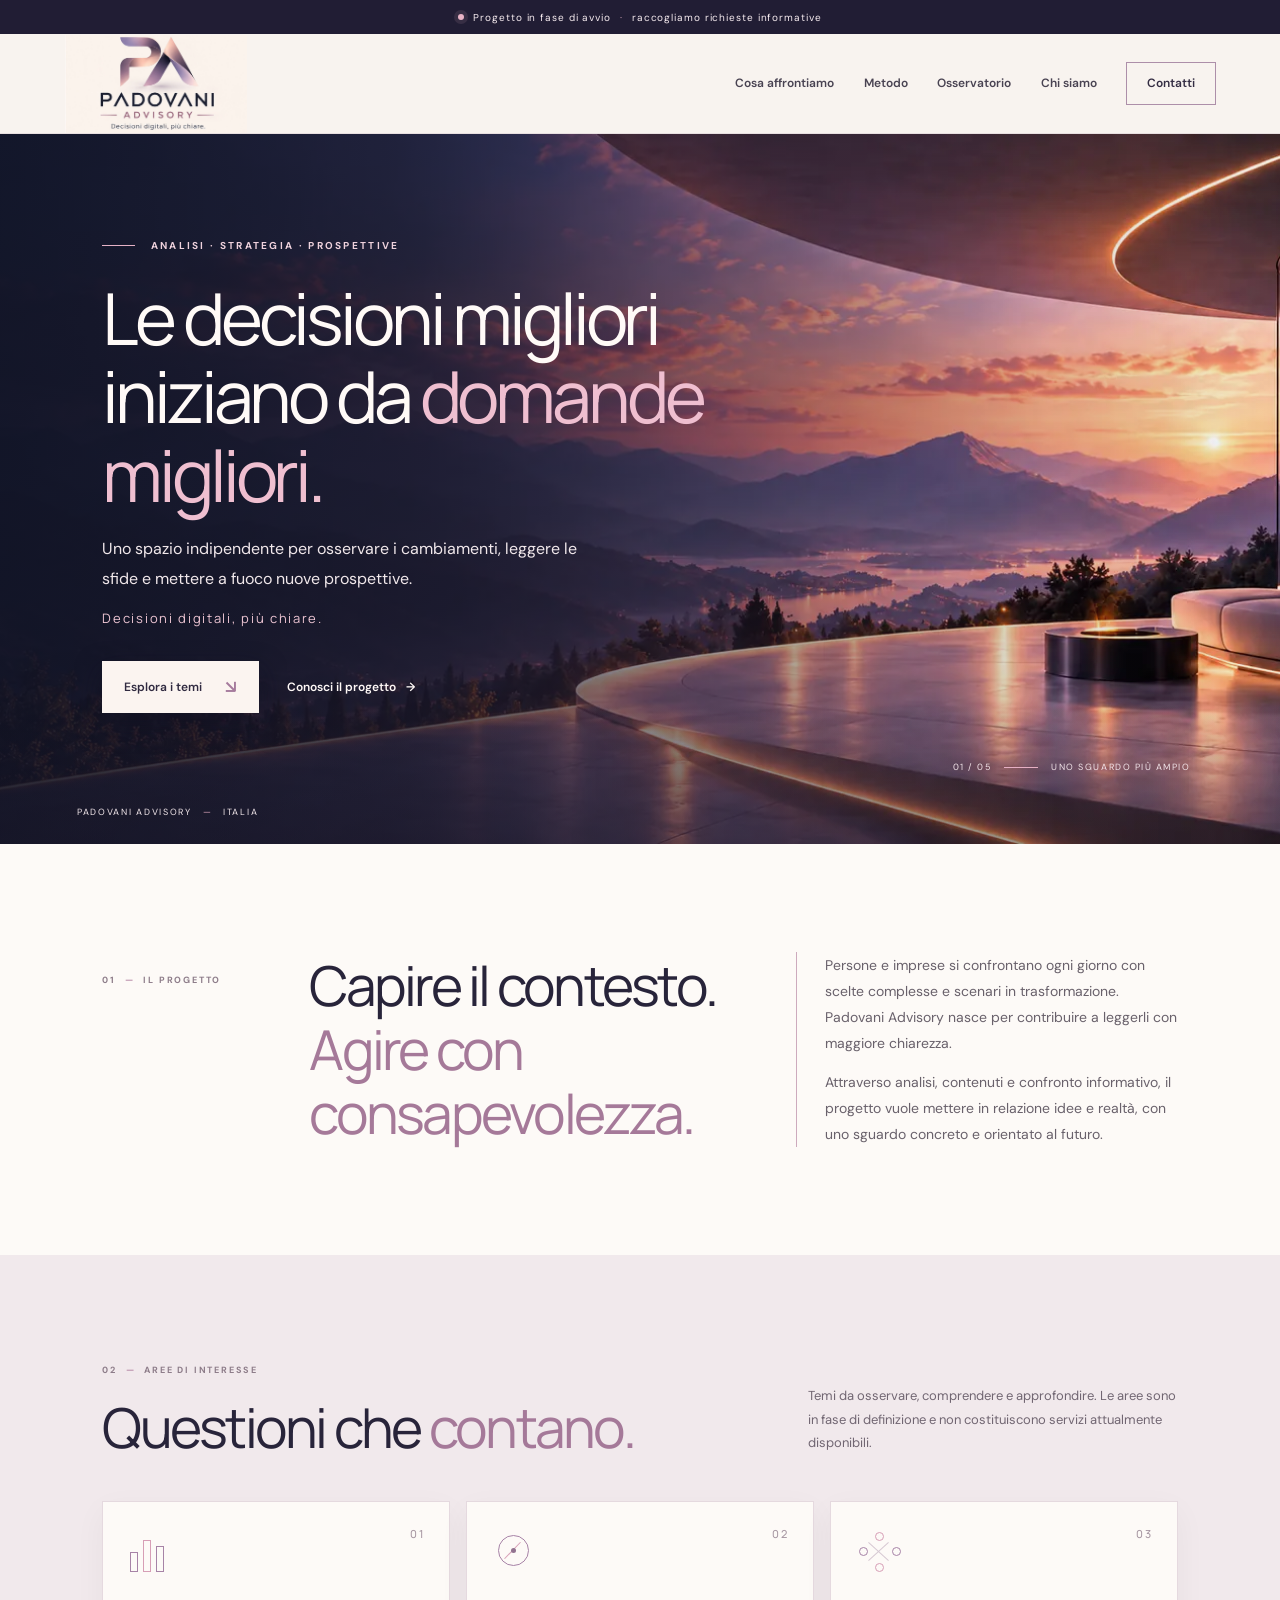
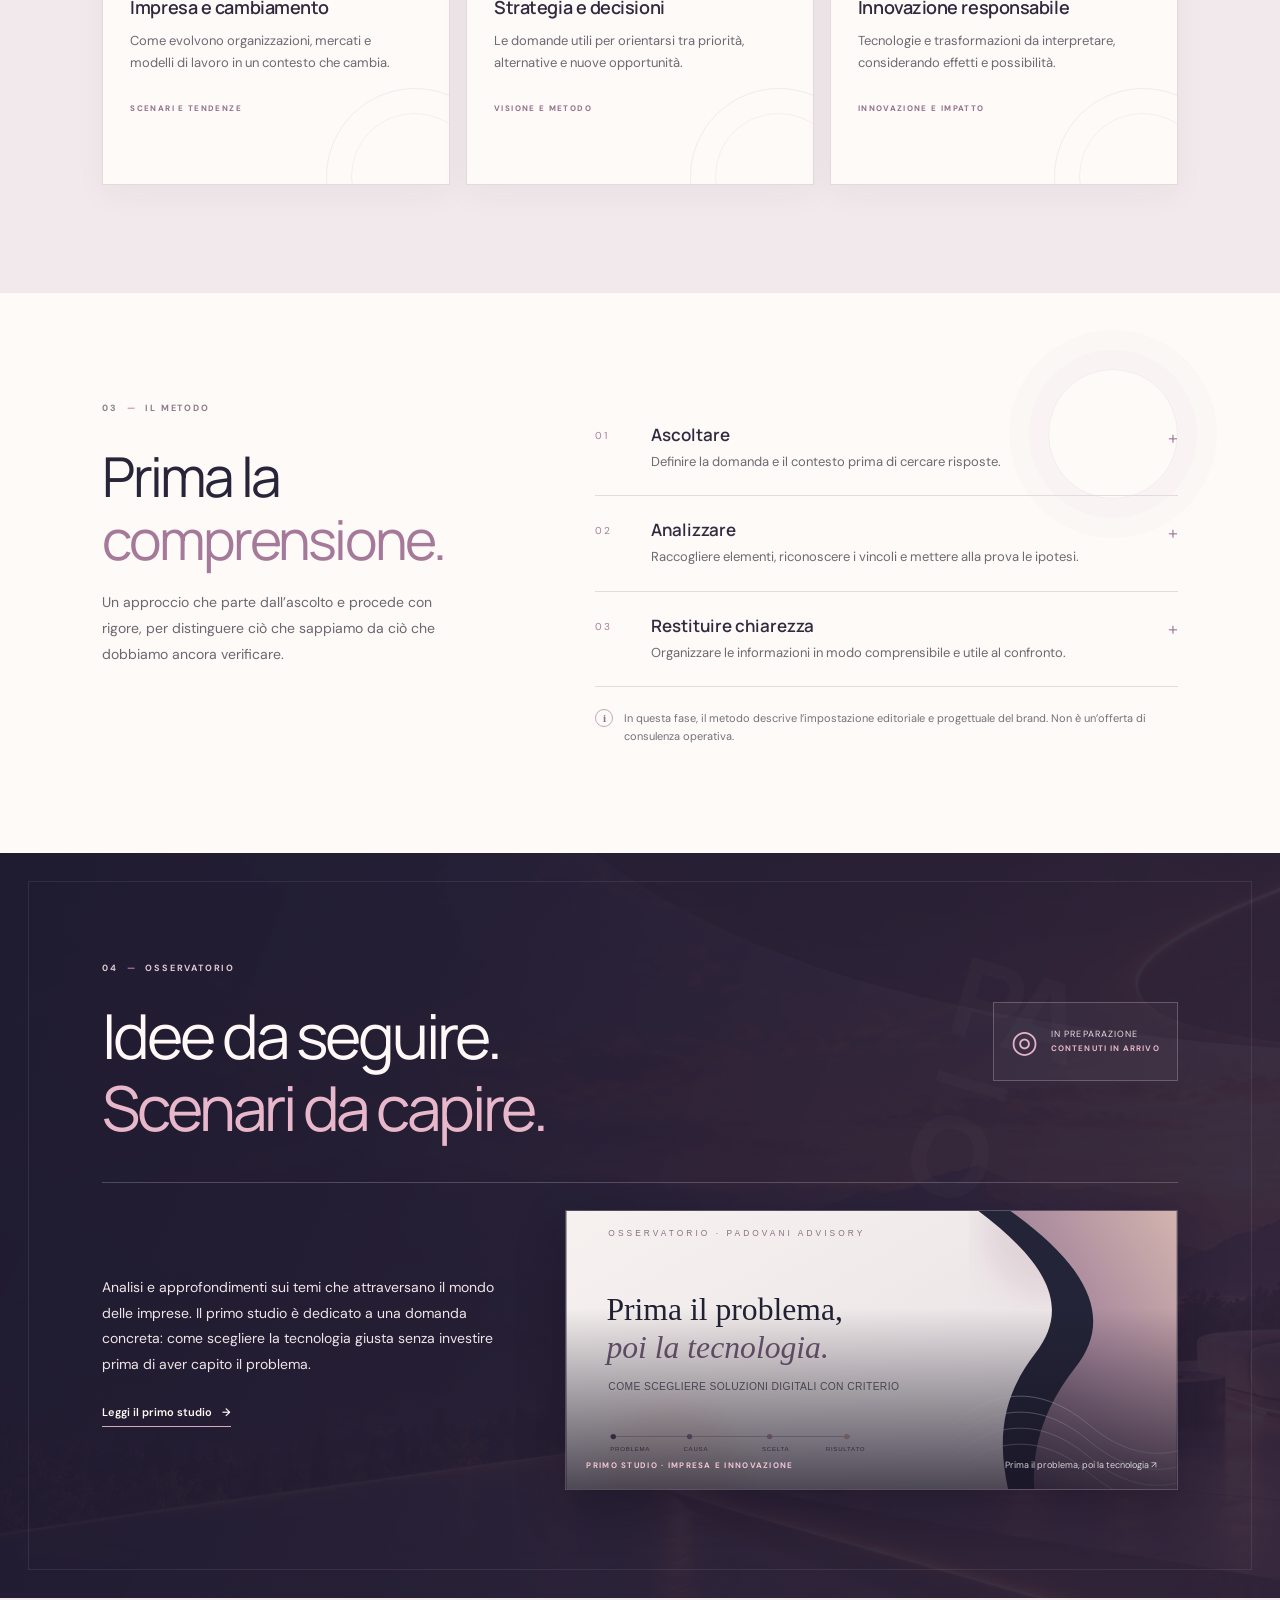
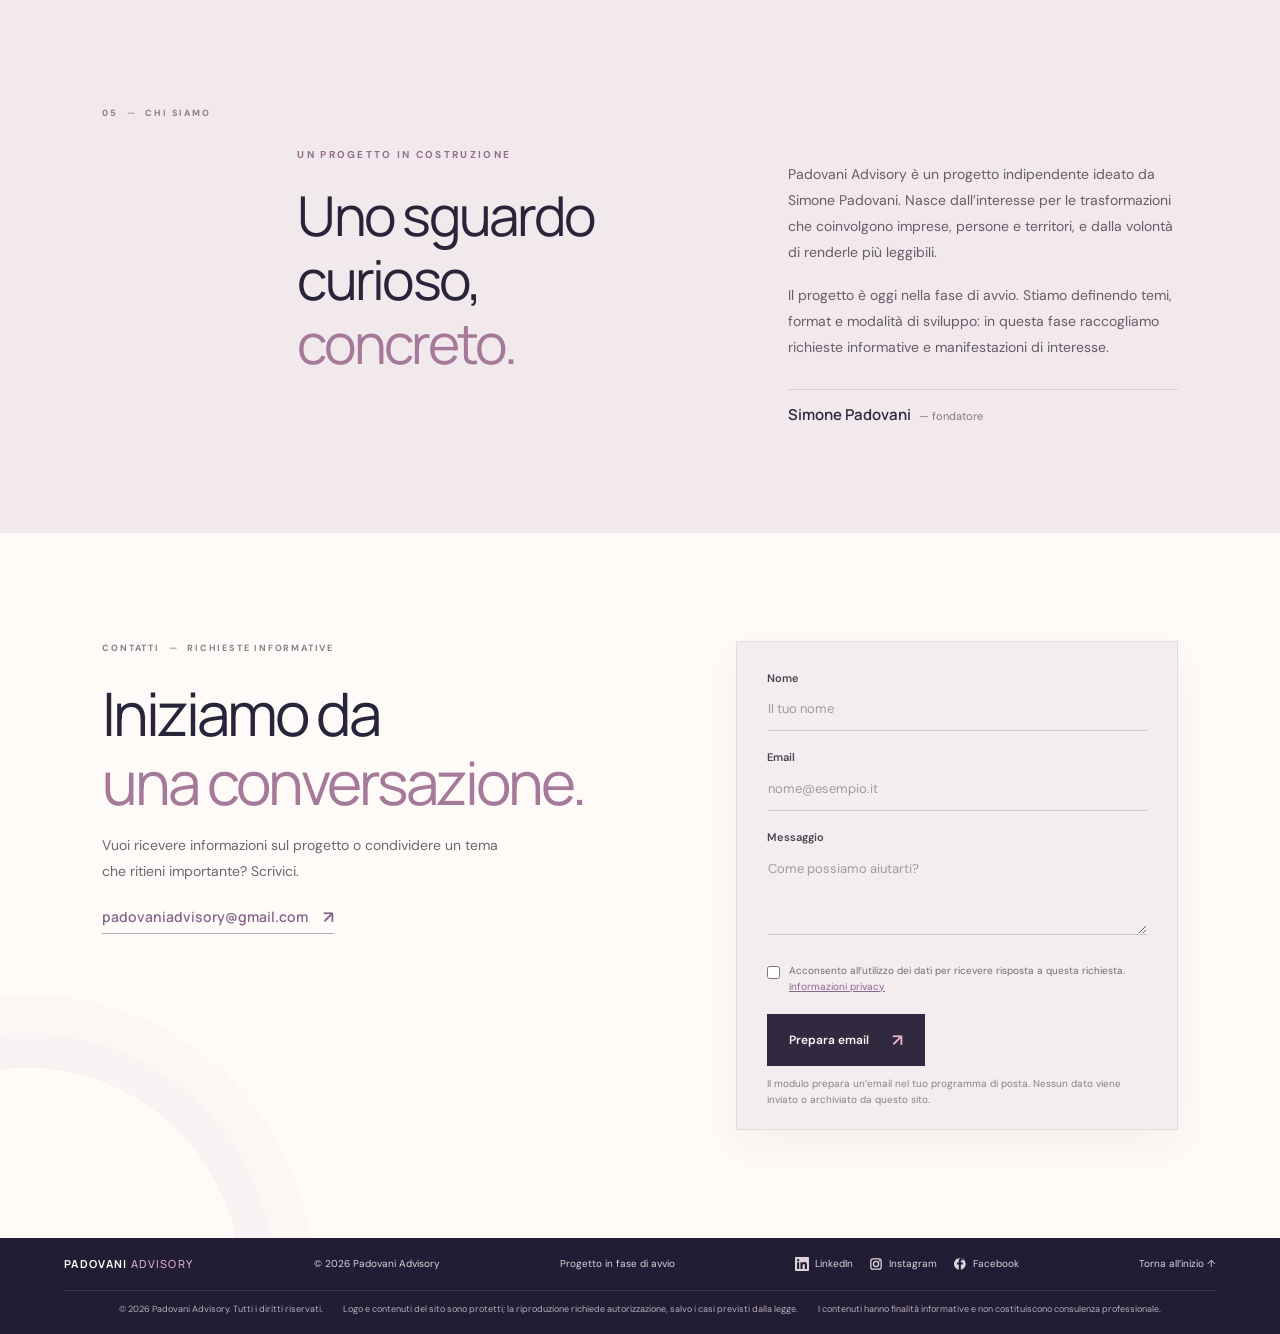
==== commit 5a0051fc: "Feature first article in Observatory" ====
--- a/index.html
+++ b/index.html
@@ -65,7 +65,7 @@
 
     <section class="observatory section-pad" id="osservatorio">
       <div class="obs-top"><div><div class="section-index">04 <span>—</span> OSSERVATORIO</div><h2>Idee da seguire.<br><em>Scenari da capire.</em></h2></div><div class="obs-label"><span class="obs-orbit">◎</span><span>IN PREPARAZIONE<br><b>CONTENUTI IN ARRIVO</b></span></div></div>
-      <div class="obs-bottom"><div class="obs-copy"><p>Uno spazio dedicato a spunti, letture e approfondimenti sui temi che attraversano il mondo delle imprese e della società. I primi contenuti sono in preparazione.</p><a href="#contatti" class="text-link text-link-dark">Ricevi informazioni sul progetto <span>→</span></a></div><figure class="obs-photo"><img src="public/editorial-analysis.webp" alt="Taccuino e appunti su una scrivania, accanto a una finestra al crepuscolo" loading="lazy"><figcaption><span>APPROFONDIMENTI IN PREPARAZIONE</span><i>Padovani Advisory · Osservatorio</i></figcaption></figure></div>
+      <div class="obs-bottom"><div class="obs-copy"><p>Analisi e approfondimenti sui temi che attraversano il mondo delle imprese. Il primo studio è dedicato a una domanda concreta: come scegliere la tecnologia giusta senza investire prima di aver capito il problema.</p><a href="osservatorio/prima-il-problema-poi-la-tecnologia/" class="text-link text-link-dark">Leggi il primo studio <span>→</span></a></div><figure class="obs-photo obs-feature"><a href="osservatorio/prima-il-problema-poi-la-tecnologia/" aria-label="Leggi Prima il problema, poi la tecnologia"><img src="public/osservatorio-tecnologia-cover.svg" alt="Copertina dello studio: Prima il problema, poi la tecnologia" loading="lazy"></a><figcaption><span>PRIMO STUDIO · IMPRESA E INNOVAZIONE</span><i>Prima il problema, poi la tecnologia ↗</i></figcaption></figure></div>
       <div class="obs-decoration">PA<br>—<br>O</div>
     </section>
 
--- a/styles.css
+++ b/styles.css
@@ -178,7 +178,8 @@
 .button-submit span { color: #e9b2c7; font-size: 17px; }
 .form-note { margin: 10px 0 0; color: #887f88; font-size: 10px; line-height: 1.6; }
 
-.site-footer { min-height: 78px; padding: 17px max(calc((100vw - 1300px)/2),5vw); display: flex; justify-content: space-between; align-items: center; gap: 18px; color: #dfd3da; background: #211d34; font-size: 10px; }
+.site-footer { min-height: 78px; padding: 17px max(calc((100vw - 1300px)/2),5vw); display: flex; flex-wrap: wrap; justify-content: space-between; align-items: center; gap: 18px; color: #dfd3da; background: #211d34; font-size: 10px; }
+.footer-legal { flex: 1 0 100%; display: flex; flex-wrap: wrap; justify-content: center; gap: 5px 20px; border-top: 1px solid rgba(255,255,255,.13); padding-top: 12px; color: #b9adb7; font-size: 9px; line-height: 1.5; text-align: center; }
 .footer-brand { color: #fff9f7; font: 700 11px var(--display); letter-spacing: .12em; }
 .footer-brand b { color: #e2acc2; font-weight: 500; }
 .site-footer > a:last-child { color: #f1e6eb; }
@@ -265,6 +266,7 @@
   .site-footer { padding: 23px 24px; display: grid; grid-template-columns: 1fr 1fr; gap: 13px; font-size: 9px; }
   .site-footer span:nth-child(2), .site-footer > a:last-child { text-align: right; }
   .social-links { grid-column: 1 / -1; justify-content: center; gap: 20px; padding: 2px 0; }
+  .footer-legal { grid-column: 1 / -1; display: grid; gap: 6px; padding-top: 11px; }
 }
 
 @media (prefers-reduced-motion: reduce) {
